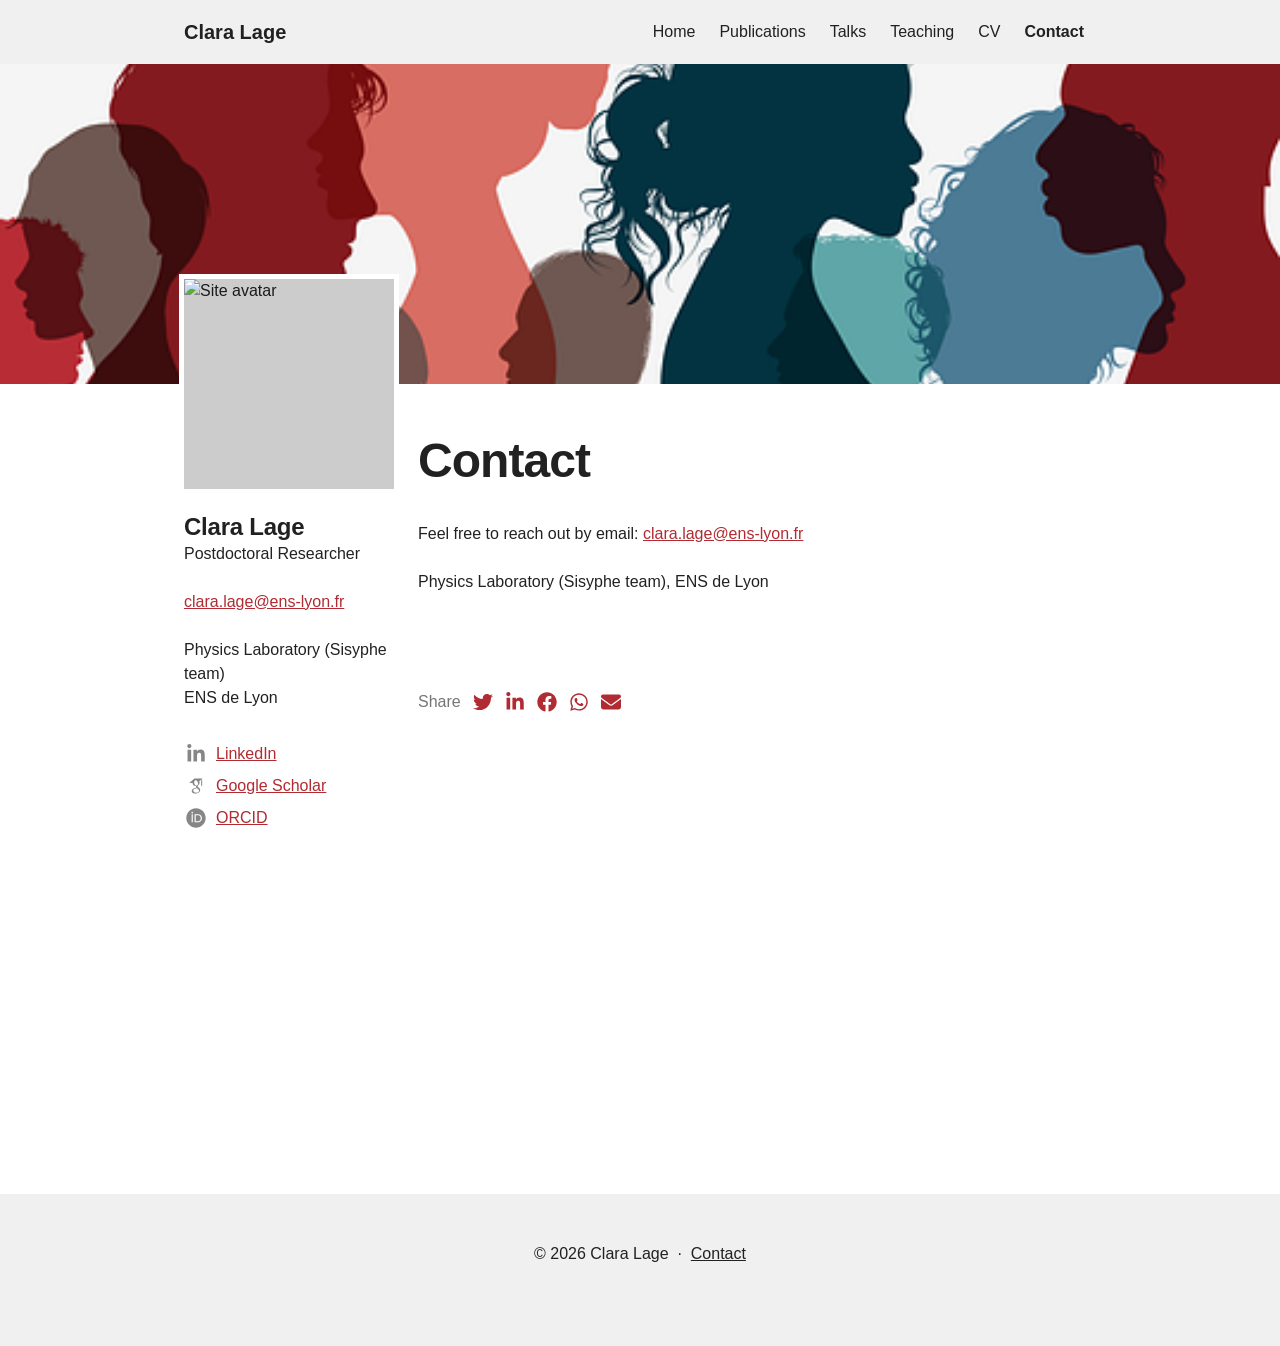
==== contact.html @ 064faf7d "first update of the website with clara content" ====
<!DOCTYPE html>
<html lang="en"><head>
<meta http-equiv="content-type" content="text/html; charset=UTF-8"><style type="text/css">.turbo-progress-bar {
  position: fixed;
  display: block;
  top: 0;
  left: 0;
  height: 3px;
  background: #0076ff;
  z-index: 2147483647;
  transition:
    width 300ms ease-out,
    opacity 150ms 150ms ease-in;
  transform: translate3d(0, 0, 0);
}
</style>
  <meta charset="utf-8">
  <meta http-equiv="X-UA-Compatible" content="IE=edge">
  <meta name="viewport" content="width=device-width, initial-scale=1.0">
  <meta name="turbo-cache-control" content="no-cache">

  <title>Contact — Clara Lage</title>
<meta name="description" content="Contact information for Clara Lage.">
<meta property="og:type" content="article">
<meta property="og:title" content="Contact — Clara Lage">
<meta property="og:description" content="Contact information for Clara Lage.">
<meta name="twitter:title" content="Contact — Clara Lage">
<meta name="twitter:description" content="Contact information for Clara Lage.">
<meta name="twitter:card" content="summary">

<script type="application/ld+json">
  {"@context":"https://schema.org","@type":"WebSite","name":"Clara Lage, PhD","url":"./"}
</script>

  <!-- Preload -->


  <!-- Fonts -->
  <style>
  /* https://fonts.googleapis.com/css2?family=Open+Sans:wght@400;700&display=swap */
/* cyrillic-ext */
@font-face {
  font-family: 'Open Sans';
  font-style: normal;
  font-weight: 400;
  font-stretch: 100%;
  font-display: swap;
  src: url('/fonts/google-fonts/Open_Sans-400-1.woff2') format('woff2');
  unicode-range: U+0460-052F, U+1C80-1C88, U+20B4, U+2DE0-2DFF, U+A640-A69F,
    U+FE2E-FE2F;
}
/* cyrillic */
@font-face {
  font-family: 'Open Sans';
  font-style: normal;
  font-weight: 400;
  font-stretch: 100%;
  font-display: swap;
  src: url('/fonts/google-fonts/Open_Sans-400-2.woff2') format('woff2');
  unicode-range: U+0301, U+0400-045F, U+0490-0491, U+04B0-04B1, U+2116;
}
/* greek-ext */
@font-face {
  font-family: 'Open Sans';
  font-style: normal;
  font-weight: 400;
  font-stretch: 100%;
  font-display: swap;
  src: url('/fonts/google-fonts/Open_Sans-400-3.woff2') format('woff2');
  unicode-range: U+1F00-1FFF;
}
/* greek */
@font-face {
  font-family: 'Open Sans';
  font-style: normal;
  font-weight: 400;
  font-stretch: 100%;
  font-display: swap;
  src: url('/fonts/google-fonts/Open_Sans-400-4.woff2') format('woff2');
  unicode-range: U+0370-03FF;
}
/* hebrew */
@font-face {
  font-family: 'Open Sans';
  font-style: normal;
  font-weight: 400;
  font-stretch: 100%;
  font-display: swap;
  src: url('/fonts/google-fonts/Open_Sans-400-5.woff2') format('woff2');
  unicode-range: U+0590-05FF, U+200C-2010, U+20AA, U+25CC, U+FB1D-FB4F;
}
/* vietnamese */
@font-face {
  font-family: 'Open Sans';
  font-style: normal;
  font-weight: 400;
  font-stretch: 100%;
  font-display: swap;
  src: url('/fonts/google-fonts/Open_Sans-400-6.woff2') format('woff2');
  unicode-range: U+0102-0103, U+0110-0111, U+0128-0129, U+0168-0169, U+01A0-01A1,
    U+01AF-01B0, U+1EA0-1EF9, U+20AB;
}
/* latin-ext */
@font-face {
  font-family: 'Open Sans';
  font-style: normal;
  font-weight: 400;
  font-stretch: 100%;
  font-display: swap;
  src: url('/fonts/google-fonts/Open_Sans-400-7.woff2') format('woff2');
  unicode-range: U+0100-02AF, U+1E00-1EFF, U+2020, U+20A0-20AB, U+20AD-20CF,
    U+2113, U+2C60-2C7F, U+A720-A7FF;
}
/* latin */
@font-face {
  font-family: 'Open Sans';
  font-style: normal;
  font-weight: 400;
  font-stretch: 100%;
  font-display: swap;
  src: url('/fonts/google-fonts/Open_Sans-400-8.woff2') format('woff2');
  unicode-range: U+0000-00FF, U+0131, U+0152-0153, U+02BB-02BC, U+02C6, U+02DA,
    U+02DC, U+2000-206F, U+2074, U+20AC, U+2122, U+2191, U+2193, U+2212, U+2215,
    U+FEFF, U+FFFD;
}
/* cyrillic-ext */
@font-face {
  font-family: 'Open Sans';
  font-style: normal;
  font-weight: 700;
  font-stretch: 100%;
  font-display: swap;
  src: url('/fonts/google-fonts/Open_Sans-700-9.woff2') format('woff2');
  unicode-range: U+0460-052F, U+1C80-1C88, U+20B4, U+2DE0-2DFF, U+A640-A69F,
    U+FE2E-FE2F;
}
/* cyrillic */
@font-face {
  font-family: 'Open Sans';
  font-style: normal;
  font-weight: 700;
  font-stretch: 100%;
  font-display: swap;
  src: url('/fonts/google-fonts/Open_Sans-700-10.woff2') format('woff2');
  unicode-range: U+0301, U+0400-045F, U+0490-0491, U+04B0-04B1, U+2116;
}
/* greek-ext */
@font-face {
  font-family: 'Open Sans';
  font-style: normal;
  font-weight: 700;
  font-stretch: 100%;
  font-display: swap;
  src: url('/fonts/google-fonts/Open_Sans-700-11.woff2') format('woff2');
  unicode-range: U+1F00-1FFF;
}
/* greek */
@font-face {
  font-family: 'Open Sans';
  font-style: normal;
  font-weight: 700;
  font-stretch: 100%;
  font-display: swap;
  src: url('/fonts/google-fonts/Open_Sans-700-12.woff2') format('woff2');
  unicode-range: U+0370-03FF;
}
/* hebrew */
@font-face {
  font-family: 'Open Sans';
  font-style: normal;
  font-weight: 700;
  font-stretch: 100%;
  font-display: swap;
  src: url('/fonts/google-fonts/Open_Sans-700-13.woff2') format('woff2');
  unicode-range: U+0590-05FF, U+200C-2010, U+20AA, U+25CC, U+FB1D-FB4F;
}
/* vietnamese */
@font-face {
  font-family: 'Open Sans';
  font-style: normal;
  font-weight: 700;
  font-stretch: 100%;
  font-display: swap;
  src: url('/fonts/google-fonts/Open_Sans-700-14.woff2') format('woff2');
  unicode-range: U+0102-0103, U+0110-0111, U+0128-0129, U+0168-0169, U+01A0-01A1,
    U+01AF-01B0, U+1EA0-1EF9, U+20AB;
}
/* latin-ext */
@font-face {
  font-family: 'Open Sans';
  font-style: normal;
  font-weight: 700;
  font-stretch: 100%;
  font-display: swap;
  src: url('/fonts/google-fonts/Open_Sans-700-15.woff2') format('woff2');
  unicode-range: U+0100-02AF, U+1E00-1EFF, U+2020, U+20A0-20AB, U+20AD-20CF,
    U+2113, U+2C60-2C7F, U+A720-A7FF;
}
/* latin */
@font-face {
  font-family: 'Open Sans';
  font-style: normal;
  font-weight: 700;
  font-stretch: 100%;
  font-display: swap;
  src: url('/fonts/google-fonts/Open_Sans-700-16.woff2') format('woff2');
  unicode-range: U+0000-00FF, U+0131, U+0152-0153, U+02BB-02BC, U+02C6, U+02DA,
    U+02DC, U+2000-206F, U+2074, U+20AC, U+2122, U+2191, U+2193, U+2212, U+2215,
    U+FEFF, U+FFFD;
}

</style>





  <!-- Theme CSS -->
  <link rel="stylesheet" href="Roberta%20Rosa%20Valtorta,%20PhD_files/themes-2XL-4_eJ.css" media="all" data-turbo-track="reload">
  <link rel="stylesheet" href="Roberta%20Rosa%20Valtorta,%20PhD_files/themes-argyle-Cu1OJXw7.css" media="all" data-turbo-track="reload">
    <style>

    :root {
      --blt-font-base: Open Sans, sans-serif;
      --theme-link-color: #b12b32;
      --theme-header-background-color: #f0f0f0;
      --theme-header-text-color: #212121;
      --theme-header-link-color: #212121;
      --theme-footer-background-color: #f0f0f0;
      --theme-footer-text-color: #212121;
      --theme-footer-link-color: #212121;
    }
  </style>


  <!-- Theme Javascript-->
  <script src="Roberta%20Rosa%20Valtorta,%20PhD_files/themes-BwI_kM1R.js" crossorigin="anonymous" type="module" data-turbo-track="reload" defer="defer"></script>


</head>
<body data-controller="" style="overflow: auto;">


  <div class="theme-page theme-page--has-banner" data-controller="load-mathjax">
      <header class="argyle-header">
    <div class="container">
      <div class="row">
        <div class="col-xs-12">
          <div class="flex flex-row" data-controller="overflow-nav" data-overflow-nav-links-item-selector-value=".argyle-navlinks2-bar .theme-navlinks2-item-wrap" data-overflow-nav-menu-item-selector-value=".argyle-navlinks2-menu .theme-navlinks2-item-wrap">
            <div class="flex-0" data-site-editable-id="site_title">
              <h1>
                <a href="./index.htm">Clara Lage</a>
              </h1>
            </div>
            <div class="flex-0" style="width: 16px"></div>


  <div class="flex-1 flex-row" data-site-editable-id="navpages" data-overflow-nav-target="linksContainer" style="
      /* Set to 0, so that the flex item shrinks past its initial size
      * https://dfmcphee.com/flex-items-and-min-width-0/ */
      min-width: 0;
    ">
    <div class="argyle-navlinks2-bar">
          <div class="theme-navlinks2" data-site-editable-id="navpages">
    <div class="theme-navlinks2-item-wrap" style="display: block;">

      <div class="theme-navlinks2-item" data-controller="toggle">
        <a class="theme-navlinks2-item-link" href="./index.htm">Home</a>
</div>
</div>    <div class="theme-navlinks2-item-wrap" style="display: block;">

      <div class="theme-navlinks2-item" data-controller="toggle">
        <a class="theme-navlinks2-item-link" href="./publications.html">Publications</a>
</div>
</div>    <div class="theme-navlinks2-item-wrap" style="display: block;">

      <div class="theme-navlinks2-item" data-controller="toggle">
        <a class="theme-navlinks2-item-link" href="./talks.html">Talks</a>
</div>
</div>    <div class="theme-navlinks2-item-wrap" style="display: block;">

      <div class="theme-navlinks2-item" data-controller="toggle">
        <a class="theme-navlinks2-item-link" href="./teaching.html">Teaching</a>
</div>
</div>    <div class="theme-navlinks2-item-wrap" style="display: block;">

      <div class="theme-navlinks2-item" data-controller="toggle">
        <a class="theme-navlinks2-item-link" href="./cv.html">CV</a>
</div>
</div>    <div class="theme-navlinks2-item-wrap" style="display: block;">

      <div class="theme-navlinks2-item is-active" data-controller="toggle">
        <a class="theme-navlinks2-item-link" href="./contact.html">Contact</a>
</div>
</div></div>


    </div>
  </div>

  <div class="flex-none hidden-xs-down" data-overflow-nav-target="menuContainer" style="display: none;">
    <div data-controller="popover2" data-popover2-anchor-origin-horizontal-value="right" data-popover2-transform-origin-horizontal-value="right">
  <div data-popover2-target="anchor" data-action="click-&gt;popover2#show" style="
      cursor: pointer;
      user-select: none;
    ">
            <div class="flex flex-row items-center" style="padding: 4px 4px 4px 12px;">
          <span class="blt-h5" style="white-space: nowrap;" dir="auto">More</span>
          <svg xmlns="http://www.w3.org/2000/svg" height="24px" viewBox="0 -960 960 960" width="24px" style="display: block; fill: currentColor;"><path d="M480-344 240-584l56-56 184 184 184-184 56 56-240 240Z"></path></svg>
        </div>

  </div>

  <div data-popover2-target="overlay" data-action="click-&gt;popover2#hide" style="
      display: none;
      position: fixed;
      z-index: 1;
      top: 0;
      right: 0;
      bottom: 0;
      left: 0;
      background-color: transparent;
    "></div>

  <div data-popover2-target="body" data-action="click-&gt;popover2#hide" style="display: none; position: fixed; z-index: 1; top: 0px; right: 1486px;">
            <div class="argyle-navlinks2-menu">
              <div class="theme-navlinks2" data-site-editable-id="navpages">
    <div class="theme-navlinks2-item-wrap" style="display: none;">

      <div class="theme-navlinks2-item" data-controller="toggle">
        <a class="theme-navlinks2-item-link" href="./index.htm">Home</a>
</div>
</div>    <div class="theme-navlinks2-item-wrap" style="display: none;">

      <div class="theme-navlinks2-item" data-controller="toggle">
        <a class="theme-navlinks2-item-link" href="./publications.html">Publications</a>
</div>
</div>    <div class="theme-navlinks2-item-wrap" style="display: none;">

      <div class="theme-navlinks2-item" data-controller="toggle">
        <a class="theme-navlinks2-item-link" href="./talks.html">Talks</a>
</div>
</div>    <div class="theme-navlinks2-item-wrap" style="display: none;">

      <div class="theme-navlinks2-item" data-controller="toggle">
        <a class="theme-navlinks2-item-link" href="./teaching.html">Teaching</a>
</div>
</div>    <div class="theme-navlinks2-item-wrap" style="display: none;">

      <div class="theme-navlinks2-item" data-controller="toggle">
        <a class="theme-navlinks2-item-link" href="./cv.html">CV</a>
</div>
</div>    <div class="theme-navlinks2-item-wrap" style="display: none;">

      <div class="theme-navlinks2-item is-active" data-controller="toggle">
        <a class="theme-navlinks2-item-link" href="./contact.html">Contact</a>
</div>
</div></div>


        </div>

  </div>
</div>  </div>

  <div class="flex-none hidden-sm-up">
    <div data-controller="popover2" data-popover2-anchor-origin-horizontal-value="right" data-popover2-transform-origin-horizontal-value="right">
  <div data-popover2-target="anchor" data-action="click-&gt;popover2#show" style="
      cursor: pointer;
      user-select: none;
    ">
            <div style="padding: 4px">
          <svg xmlns="http://www.w3.org/2000/svg" height="24px" viewBox="0 -960 960 960" width="24px" style="fill: currentColor;"><path d="M120-240v-80h720v80H120Zm0-200v-80h720v80H120Zm0-200v-80h720v80H120Z"></path></svg>
        </div>

  </div>

  <div data-popover2-target="overlay" data-action="click-&gt;popover2#hide" style="
      display: none;
      position: fixed;
      z-index: 1;
      top: 0;
      right: 0;
      bottom: 0;
      left: 0;
      background-color: transparent;
    "></div>

  <div data-popover2-target="body" data-action="click-&gt;popover2#hide" style="display: none; position: fixed; z-index: 1; top: 0px; right: 1486px;">
            <div class="argyle-navlinks2-menu">
              <div class="theme-navlinks2" data-site-editable-id="navpages">
    <div class="theme-navlinks2-item-wrap">

      <div class="theme-navlinks2-item" data-controller="toggle">
        <a class="theme-navlinks2-item-link" href="./index.htm">Home</a>
</div>
</div>    <div class="theme-navlinks2-item-wrap">

      <div class="theme-navlinks2-item" data-controller="toggle">
        <a class="theme-navlinks2-item-link" href="./publications.html">Publications</a>
</div>
</div>    <div class="theme-navlinks2-item-wrap">

      <div class="theme-navlinks2-item" data-controller="toggle">
        <a class="theme-navlinks2-item-link" href="./talks.html">Talks</a>
</div>
</div>    <div class="theme-navlinks2-item-wrap">

      <div class="theme-navlinks2-item" data-controller="toggle">
        <a class="theme-navlinks2-item-link" href="./teaching.html">Teaching</a>
</div>
</div>    <div class="theme-navlinks2-item-wrap">

      <div class="theme-navlinks2-item" data-controller="toggle">
        <a class="theme-navlinks2-item-link" href="./cv.html">CV</a>
</div>
</div>    <div class="theme-navlinks2-item-wrap">

      <div class="theme-navlinks2-item is-active" data-controller="toggle">
        <a class="theme-navlinks2-item-link" href="./contact.html">Contact</a>
</div>
</div></div>


        </div>

  </div>
</div>  </div>


          </div>
        </div>
      </div>
    </div>
  </header>



<div class="argyle-banner" style="position: relative;">
  <picture style="  object-fit: cover;
  position: absolute; top: 0; right: 0; bottom: 0; left: 0;
  height: 100%;
  width: 100%;
  overflow: hidden;
">
    <source srcset="Roberta%20Rosa%20Valtorta,%20PhD_files/diversity_002.webp 1x" type="image/webp">
    <img src="Roberta%20Rosa%20Valtorta,%20PhD_files/aaecxaiqvvs0rb4i13w2rwobqje0.png" style="  object-fit: cover;
  position: absolute; top: 0; right: 0; bottom: 0; left: 0;
  height: 100%;
  width: 100%;
  overflow: hidden;
" alt="Banner image placeholder">
  </picture>

  <div style="
      position: absolute; top: 0; right: 0; bottom: 0; left: 0;
      height: 100%;
      width: 100%;
      overflow: hidden;
      backdrop-filter: blur(10px);
    "></div>

  <picture style="  object-fit: cover;
  position: absolute; top: 0; right: 0; bottom: 0; left: 0;
  height: 100%;
  width: 100%;
  overflow: hidden;
">
    <source media="(max-width: 200px)" srcset="Roberta%20Rosa%20Valtorta,%20PhD_files/33y594cde97x75rhxru84ak8atp6.png 1x, Roberta%20Rosa%20Valtorta,%20PhD_files/c6peswysxggxhqgoxm4setgq3ki5.png 2x">
    <source media="(max-width: 400px)" srcset="Roberta%20Rosa%20Valtorta,%20PhD_files/c6peswysxggxhqgoxm4setgq3ki5.png 1x, Roberta%20Rosa%20Valtorta,%20PhD_files/npq1l35maetm2teq0opxmu124peb.png 2x">
    <source media="(max-width: 800px)" srcset="Roberta%20Rosa%20Valtorta,%20PhD_files/npq1l35maetm2teq0opxmu124peb.png 1x, Roberta%20Rosa%20Valtorta,%20PhD_files/pxwtm6gfikydg0suhgjqf2xop6tc.png 2x">
    <img style="  object-fit: cover;
  position: absolute; top: 0; right: 0; bottom: 0; left: 0;
  height: 100%;
  width: 100%;
  overflow: hidden;
" alt="Banner image" src="Roberta%20Rosa%20Valtorta,%20PhD_files/diversity.webp">
</picture>


</div>

    <main class="argyle-main">
      <div class="container">
        <div class="row">
          <div class="hidden-sm-down col-md-4 col-lg-3">
              <div class="argyle-sidebar hidden-sm-down">
      <div class="argyle-site-picture-frame" style="margin-bottom: 24px;" data-site-editable-id="site_picture">
    <div class="theme-site-avatar-picture" style="
        position: relative;
        display: block;
        margin: 0 auto;
        padding: 100% 0 0;
        background-color: #ccc;
      ">
      <img src="https://perso.ens-lyon.fr/clara.lage/assets/images/profile.jpg" srcset="https://perso.ens-lyon.fr/clara.lage/assets/images/profile.jpg 1x" style="
          object-fit: cover;
          position: absolute;
          top: 0;
          left: 0;
          right: 0;
          bottom: 0;
          width: 100%;
          height: 100%;
        " alt="Site avatar">
    </div>
</div>
      <div data-site-editable-id="contact">
    <div class="blt-h3 blt-weight-bold theme-contact-name" dir="auto">Clara Lage</div>
    <div class="blt-p" dir="auto">Postdoctoral Researcher</div>
    <hr class="space-sm">
  </div>

      <div data-site-editable-id="contact">
      <p class="blt-p" dir="auto">
          <a target="_blank" href="mailto:clara.lage@ens-lyon.fr">clara.lage@ens-lyon.fr</a>
      </p>
      <hr class="space-sm">

              <p class="blt-p" dir="auto">
          Physics Laboratory (Sisyphe team)
        </p>
        <p class="blt-p" dir="auto">
          ENS de Lyon
        </p>

      <hr class="space-md">
  </div>

    <div class="blt-p theme-contact-social-links" data-site-editable-id="social_links" dir="auto">
    <div class="theme-contact-social-link">
      <div class="theme-contact-social-link-icon">
          <svg xmlns="http://www.w3.org/2000/svg" aria-hidden="true" role="img" width="0.88em" height="1em" preserveAspectRatio="xMidYMid meet" viewBox="0 0 448 512"><path fill="currentColor" d="M100.28 448H7.4V148.9h92.88zM53.79 108.1C24.09 108.1 0 83.5 0 53.8a53.79 53.79 0 0 1 107.58 0c0 29.7-24.1 54.3-53.79 54.3zM447.9 448h-92.68V302.4c0-34.7-.7-79.2-48.29-79.2c-48.29 0-55.69 37.7-55.69 76.7V448h-92.78V148.9h89.08v40.8h1.3c12.4-23.5 42.69-48.3 87.88-48.3c94 0 111.28 61.9 111.28 142.3V448z"></path></svg>
      </div>
      <div class="theme-contact-social-link-text">
        <a target="_blank" rel="noopener noreferrer" href="https://fr.linkedin.com/in/clara-lage-b8ab6a101">LinkedIn</a>
      </div>
    </div>
    <div class="theme-contact-social-link">
      <div class="theme-contact-social-link-icon">
          <svg xmlns="http://www.w3.org/2000/svg" aria-hidden="true" role="img" width="0.75em" height="1em" preserveAspectRatio="xMidYMid meet" viewBox="0 0 384 512"><path fill="currentColor" d="M343.759 106.662V79.43L363.524 64h-213.89L20.476 176.274h85.656a82.339 82.339 0 0 0-.219 6.225c0 20.845 7.22 38.087 21.672 51.861c14.453 13.797 32.252 20.648 53.327 20.648c4.923 0 9.75-.368 14.438-1.024c-2.907 6.5-4.374 12.523-4.374 18.142c0 9.875 4.499 20.43 13.467 31.642c-39.234 2.67-68.061 9.732-86.437 21.163c-10.531 6.5-19 14.704-25.39 24.531c-6.391 9.9-9.578 20.515-9.578 31.962c0 9.648 2.062 18.336 6.219 26.062c4.156 7.726 9.578 14.07 16.312 18.984c6.718 4.968 14.469 9.101 23.219 12.469c8.734 3.344 17.406 5.718 26.061 7.062A167.052 167.052 0 0 0 180.555 448c13.469 0 26.953-1.734 40.547-5.187c13.562-3.485 26.28-8.642 38.171-15.493c11.86-6.805 21.515-16.086 28.922-27.718c7.39-11.68 11.094-24.805 11.094-39.336c0-11.016-2.25-21.039-6.75-30.14c-4.468-9.073-9.938-16.542-16.452-22.345c-6.501-5.813-13-11.155-19.516-15.968c-6.5-4.845-12-9.75-16.468-14.813c-4.485-5.046-6.735-10.054-6.735-14.984c0-4.921 1.734-9.672 5.216-14.265c3.455-4.61 7.674-9.048 12.61-13.306c4.937-4.25 9.875-8.968 14.796-14.133c4.922-5.147 9.141-11.827 12.61-20.008c3.485-8.18 5.203-17.445 5.203-27.757c0-13.453-2.547-24.46-7.547-33.314c-.594-1.022-1.218-1.803-1.875-3.022l56.907-46.672v17.119c-7.393.93-6.624 5.345-6.624 10.635V245.96c0 5.958 4.875 10.834 10.834 10.834h3.989c5.958 0 10.833-4.875 10.833-10.834V117.293c0-5.277.778-9.688-6.561-10.63zm-107.36 222.48c1.14.75 3.704 2.78 7.718 6.038c4.05 3.243 6.797 5.695 8.266 7.414a443.553 443.553 0 0 1 6.376 7.547c2.813 3.375 4.718 6.304 5.718 8.734c1 2.477 2.016 5.461 3.047 8.946a38.27 38.27 0 0 1 1.485 10.562c0 17.048-6.564 29.68-19.656 37.859c-13.125 8.18-28.767 12.274-46.938 12.274c-9.187 0-18.203-1.093-27.063-3.196c-8.843-2.116-17.311-5.336-25.39-9.601c-8.078-4.258-14.577-10.204-19.5-17.797c-4.938-7.64-7.407-16.415-7.407-26.25c0-10.32 2.797-19.29 8.422-26.906c5.594-7.625 12.938-13.391 22.032-17.315c9.063-3.946 18.25-6.742 27.562-8.398a157.865 157.865 0 0 1 28.438-2.555c4.47 0 7.936.25 10.405.696c.455.219 3.032 2.07 7.735 5.563c4.704 3.462 7.625 5.595 8.75 6.384zm-3.359-100.579c-7.406 8.86-17.734 13.288-30.953 13.288c-11.86 0-22.298-4.764-31.266-14.312c-9-9.523-15.422-20.328-19.344-32.43c-3.937-12.109-5.906-23.984-5.906-35.648c0-13.694 3.596-25.352 10.781-34.976c7.187-9.65 17.5-14.485 30.938-14.485c11.875 0 22.374 5.038 31.437 15.157c9.094 10.085 15.61 21.413 19.517 33.968c3.922 12.54 5.873 24.53 5.873 35.984c0 13.446-3.702 24.61-11.076 33.454z"></path></svg>
      </div>
      <div class="theme-contact-social-link-text">
        <a target="_blank" rel="noopener noreferrer" href="#">Google Scholar</a>
      </div>
    </div>
    <div class="theme-contact-social-link">
      <div class="theme-contact-social-link-icon">
          <svg xmlns="http://www.w3.org/2000/svg" aria-hidden="true" role="img" width="1em" height="1em" preserveAspectRatio="xMidYMid meet" viewBox="0 0 512 512"><path fill="currentColor" d="M336.62 194.538c-7.13-3.328-13.866-5.56-20.253-6.614c-6.365-1.095-16.574-1.612-30.71-1.612h-36.704v152.747h37.634c14.673 0 26.081-1.013 34.224-3.017c8.142-2.004 14.921-4.526 20.356-7.626a69.448 69.448 0 0 0 14.942-11.388c14.488-14.714 21.742-33.273 21.742-55.717c0-22.052-7.44-40.052-22.341-53.982c-5.498-5.166-11.822-9.444-18.89-12.793zM256 8C119.022 8 8 119.042 8 256s111.022 248 248 248s248-111.042 248-248S392.978 8 256 8Zm-82.336 357.513h-29.389V160.148h29.389zM158.95 138.696c-11.14 0-20.213-9.01-20.213-20.212c0-11.118 9.052-20.191 20.213-20.191c11.18 0 20.232 9.052 20.232 20.191a20.194 20.194 0 0 1-20.232 20.212zm241.386 163.597c-5.29 12.545-12.834 23.581-22.65 33.088c-9.982 9.837-21.597 17.194-34.844 22.196c-7.75 3.017-14.839 5.063-21.307 6.117c-6.49 1.013-18.828 1.509-37.076 1.509h-64.956V160.148h69.233c27.962 0 50.034 4.154 66.32 12.545c16.265 8.37 29.181 20.728 38.792 36.972c9.61 16.265 14.425 34.018 14.425 53.196c.023 13.765-2.666 26.908-7.936 39.432z"></path></svg>
      </div>
      <div class="theme-contact-social-link-text">
        <a target="_blank" rel="noopener noreferrer" href="#">ORCID</a>
      </div>
    </div>
</div>
<hr class="space-md">

  </div>

          </div>
          <div class="col-xs-12 col-md-8 col-lg-9">
                <div class="argyle-contact-mobile">
      <div class="argyle-site-picture-frame" style="" data-site-editable-id="site_picture">
    <div class="theme-site-avatar-picture" style="
        position: relative;
        display: block;
        margin: 0 auto;
        padding: 100% 0 0;
        background-color: #ccc;
      ">
      <img src="https://perso.ens-lyon.fr/clara.lage/assets/images/profile.jpg" srcset="https://perso.ens-lyon.fr/clara.lage/assets/images/profile.jpg 1x" style="
          object-fit: cover;
          position: absolute;
          top: 0;
          left: 0;
          right: 0;
          bottom: 0;
          width: 100%;
          height: 100%;
        " alt="Site avatar">
    </div>
</div>

      <div class="blt-h2 blt-weight-bold" data-site-editable-id="contact" dir="auto">
        Clara Lage
      </div>

      <div class="blt-h4" dir="auto">
        Postdoctoral Researcher
      </div>

      <hr class="space-12">
  <div class="contact-modal" data-controller="modal">
    <div class="theme-btn" data-action="click-&gt;modal#show">
      Contact
    </div>
    <div class="contact-modal__content">
        <div class="" style="margin-bottom: 12px;" data-site-editable-id="site_picture">
    <div class="theme-site-avatar-picture" style="
        position: relative;
        display: block;
        margin: 0 auto;
        padding: 100% 0 0;
        background-color: #ccc;
      ">
      <img src="https://perso.ens-lyon.fr/clara.lage/assets/images/profile.jpg" srcset="https://perso.ens-lyon.fr/clara.lage/assets/images/profile.jpg 1x" style="
          object-fit: cover;
          position: absolute;
          top: 0;
          left: 0;
          right: 0;
          bottom: 0;
          width: 100%;
          height: 100%;
        " alt="Site avatar">
    </div>
</div>
        <div data-site-editable-id="contact">
    <div class="blt-h3 blt-weight-bold theme-contact-name" dir="auto">Clara Lage</div>
    <div class="blt-p" dir="auto">Postdoctoral Researcher</div>
    <hr class="space-sm">
  </div>

        <div data-site-editable-id="contact">
      <p class="blt-p" dir="auto">
          <a target="_blank" href="mailto:clara.lage@ens-lyon.fr">clara.lage@ens-lyon.fr</a>
      </p>
      <hr class="space-sm">

              <p class="blt-p" dir="auto">
          Physics Laboratory (Sisyphe team)
        </p>
        <p class="blt-p" dir="auto">
          ENS de Lyon
        </p>

      <hr class="space-md">
  </div>

      <div class="blt-p theme-contact-social-links" data-site-editable-id="social_links" dir="auto">
    <div class="theme-contact-social-link">
      <div class="theme-contact-social-link-icon">
          <svg xmlns="http://www.w3.org/2000/svg" aria-hidden="true" role="img" width="0.88em" height="1em" preserveAspectRatio="xMidYMid meet" viewBox="0 0 448 512"><path fill="currentColor" d="M100.28 448H7.4V148.9h92.88zM53.79 108.1C24.09 108.1 0 83.5 0 53.8a53.79 53.79 0 0 1 107.58 0c0 29.7-24.1 54.3-53.79 54.3zM447.9 448h-92.68V302.4c0-34.7-.7-79.2-48.29-79.2c-48.29 0-55.69 37.7-55.69 76.7V448h-92.78V148.9h89.08v40.8h1.3c12.4-23.5 42.69-48.3 87.88-48.3c94 0 111.28 61.9 111.28 142.3V448z"></path></svg>
      </div>
      <div class="theme-contact-social-link-text">
        <a target="_blank" rel="noopener noreferrer" href="https://fr.linkedin.com/in/clara-lage-b8ab6a101">LinkedIn</a>
      </div>
    </div>
    <div class="theme-contact-social-link">
      <div class="theme-contact-social-link-icon">
          <svg xmlns="http://www.w3.org/2000/svg" aria-hidden="true" role="img" width="0.75em" height="1em" preserveAspectRatio="xMidYMid meet" viewBox="0 0 384 512"><path fill="currentColor" d="M343.759 106.662V79.43L363.524 64h-213.89L20.476 176.274h85.656a82.339 82.339 0 0 0-.219 6.225c0 20.845 7.22 38.087 21.672 51.861c14.453 13.797 32.252 20.648 53.327 20.648c4.923 0 9.75-.368 14.438-1.024c-2.907 6.5-4.374 12.523-4.374 18.142c0 9.875 4.499 20.43 13.467 31.642c-39.234 2.67-68.061 9.732-86.437 21.163c-10.531 6.5-19 14.704-25.39 24.531c-6.391 9.9-9.578 20.515-9.578 31.962c0 9.648 2.062 18.336 6.219 26.062c4.156 7.726 9.578 14.07 16.312 18.984c6.718 4.968 14.469 9.101 23.219 12.469c8.734 3.344 17.406 5.718 26.061 7.062A167.052 167.052 0 0 0 180.555 448c13.469 0 26.953-1.734 40.547-5.187c13.562-3.485 26.28-8.642 38.171-15.493c11.86-6.805 21.515-16.086 28.922-27.718c7.39-11.68 11.094-24.805 11.094-39.336c0-11.016-2.25-21.039-6.75-30.14c-4.468-9.073-9.938-16.542-16.452-22.345c-6.501-5.813-13-11.155-19.516-15.968c-6.5-4.845-12-9.75-16.468-14.813c-4.485-5.046-6.735-10.054-6.735-14.984c0-4.921 1.734-9.672 5.216-14.265c3.455-4.61 7.674-9.048 12.61-13.306c4.937-4.25 9.875-8.968 14.796-14.133c4.922-5.147 9.141-11.827 12.61-20.008c3.485-8.18 5.203-17.445 5.203-27.757c0-13.453-2.547-24.46-7.547-33.314c-.594-1.022-1.218-1.803-1.875-3.022l56.907-46.672v17.119c-7.393.93-6.624 5.345-6.624 10.635V245.96c0 5.958 4.875 10.834 10.834 10.834h3.989c5.958 0 10.833-4.875 10.833-10.834V117.293c0-5.277.778-9.688-6.561-10.63zm-107.36 222.48c1.14.75 3.704 2.78 7.718 6.038c4.05 3.243 6.797 5.695 8.266 7.414a443.553 443.553 0 0 1 6.376 7.547c2.813 3.375 4.718 6.304 5.718 8.734c1 2.477 2.016 5.461 3.047 8.946a38.27 38.27 0 0 1 1.485 10.562c0 17.048-6.564 29.68-19.656 37.859c-13.125 8.18-28.767 12.274-46.938 12.274c-9.187 0-18.203-1.093-27.063-3.196c-8.843-2.116-17.311-5.336-25.39-9.601c-8.078-4.258-14.577-10.204-19.5-17.797c-4.938-7.64-7.407-16.415-7.407-26.25c0-10.32 2.797-19.29 8.422-26.906c5.594-7.625 12.938-13.391 22.032-17.315c9.063-3.946 18.25-6.742 27.562-8.398a157.865 157.865 0 0 1 28.438-2.555c4.47 0 7.936.25 10.405.696c.455.219 3.032 2.07 7.735 5.563c4.704 3.462 7.625 5.595 8.75 6.384zm-3.359-100.579c-7.406 8.86-17.734 13.288-30.953 13.288c-11.86 0-22.298-4.764-31.266-14.312c-9-9.523-15.422-20.328-19.344-32.43c-3.937-12.109-5.906-23.984-5.906-35.648c0-13.694 3.596-25.352 10.781-34.976c7.187-9.65 17.5-14.485 30.938-14.485c11.875 0 22.374 5.038 31.437 15.157c9.094 10.085 15.61 21.413 19.517 33.968c3.922 12.54 5.873 24.53 5.873 35.984c0 13.446-3.702 24.61-11.076 33.454z"></path></svg>
      </div>
      <div class="theme-contact-social-link-text">
        <a target="_blank" rel="noopener noreferrer" href="#">Google Scholar</a>
      </div>
    </div>
    <div class="theme-contact-social-link">
      <div class="theme-contact-social-link-icon">
          <svg xmlns="http://www.w3.org/2000/svg" aria-hidden="true" role="img" width="1em" height="1em" preserveAspectRatio="xMidYMid meet" viewBox="0 0 512 512"><path fill="currentColor" d="M336.62 194.538c-7.13-3.328-13.866-5.56-20.253-6.614c-6.365-1.095-16.574-1.612-30.71-1.612h-36.704v152.747h37.634c14.673 0 26.081-1.013 34.224-3.017c8.142-2.004 14.921-4.526 20.356-7.626a69.448 69.448 0 0 0 14.942-11.388c14.488-14.714 21.742-33.273 21.742-55.717c0-22.052-7.44-40.052-22.341-53.982c-5.498-5.166-11.822-9.444-18.89-12.793zM256 8C119.022 8 8 119.042 8 256s111.022 248 248 248s248-111.042 248-248S392.978 8 256 8Zm-82.336 357.513h-29.389V160.148h29.389zM158.95 138.696c-11.14 0-20.213-9.01-20.213-20.212c0-11.118 9.052-20.191 20.213-20.191c11.18 0 20.232 9.052 20.232 20.191a20.194 20.194 0 0 1-20.232 20.212zm241.386 163.597c-5.29 12.545-12.834 23.581-22.65 33.088c-9.982 9.837-21.597 17.194-34.844 22.196c-7.75 3.017-14.839 5.063-21.307 6.117c-6.49 1.013-18.828 1.509-37.076 1.509h-64.956V160.148h69.233c27.962 0 50.034 4.154 66.32 12.545c16.265 8.37 29.181 20.728 38.792 36.972c9.61 16.265 14.425 34.018 14.425 53.196c.023 13.765-2.666 26.908-7.936 39.432z"></path></svg>
      </div>
      <div class="theme-contact-social-link-text">
        <a target="_blank" rel="noopener noreferrer" href="#">ORCID</a>
      </div>
    </div>
</div>
<hr class="space-md">

    </div>
    <div class="contact-modal__overlay" data-action="click-&gt;modal#hide">
    </div>
  </div>

  </div>

  <hr class="space-lg hidden-md-up">


<div class="theme-content-title">
  <h1 class="blt-h1 blt-weight-bold" dir="auto">Contact</h1>
</div>
<hr class="space-md">
<div class="theme-blocks">
  <div class="theme-block">
    <div class="trix-content theme-trix-content" dir="auto">
      <p>Feel free to reach out by email: <a href="mailto:clara.lage@ens-lyon.fr">clara.lage@ens-lyon.fr</a></p>
      <p>Physics Laboratory (Sisyphe team), ENS de Lyon</p>
    </div>
  </div>
</div>

            <div class="space-xl"></div>

<div class="theme-sharer" data-site-editable-id="sharer">
  <div class="blt-p blt-color-b2" dir="auto">
    Share
  </div>
  <ul class="theme-sharer-links">
      <li>
        <a title="Twitter" aria-label="Twitter (opens in a new tab)" target="_blank" rel="noopener" class="theme-sharer-link" href="https://twitter.com/intent/tweet?url=./contact.html&amp;text=Contact+%E2%80%94+Clara+Lage">
          <svg xmlns="http://www.w3.org/2000/svg" aria-hidden="true" role="img" width="1em" height="1em" preserveAspectRatio="xMidYMid meet" viewBox="0 0 512 512"><path fill="currentColor" d="M459.37 151.716c.325 4.548.325 9.097.325 13.645c0 138.72-105.583 298.558-298.558 298.558c-59.452 0-114.68-17.219-161.137-47.106c8.447.974 16.568 1.299 25.34 1.299c49.055 0 94.213-16.568 130.274-44.832c-46.132-.975-84.792-31.188-98.112-72.772c6.498.974 12.995 1.624 19.818 1.624c9.421 0 18.843-1.3 27.614-3.573c-48.081-9.747-84.143-51.98-84.143-102.985v-1.299c13.969 7.797 30.214 12.67 47.431 13.319c-28.264-18.843-46.781-51.005-46.781-87.391c0-19.492 5.197-37.36 14.294-52.954c51.655 63.675 129.3 105.258 216.365 109.807c-1.624-7.797-2.599-15.918-2.599-24.04c0-57.828 46.782-104.934 104.934-104.934c30.213 0 57.502 12.67 76.67 33.137c23.715-4.548 46.456-13.32 66.599-25.34c-7.798 24.366-24.366 44.833-46.132 57.827c21.117-2.273 41.584-8.122 60.426-16.243c-14.292 20.791-32.161 39.308-52.628 54.253z"></path></svg>

</a>      </li>
      <li>
        <a title="LinkedIn" aria-label="LinkedIn (opens in a new tab)" target="_blank" rel="noopener" class="theme-sharer-link" href="https://www.linkedin.com/shareArticle?url=./contact.html&amp;title=Contact+%E2%80%94+Clara+Lage">
          <svg xmlns="http://www.w3.org/2000/svg" aria-hidden="true" role="img" width="0.88em" height="1em" preserveAspectRatio="xMidYMid meet" viewBox="0 0 448 512"><path fill="currentColor" d="M100.28 448H7.4V148.9h92.88zM53.79 108.1C24.09 108.1 0 83.5 0 53.8a53.79 53.79 0 0 1 107.58 0c0 29.7-24.1 54.3-53.79 54.3zM447.9 448h-92.68V302.4c0-34.7-.7-79.2-48.29-79.2c-48.29 0-55.69 37.7-55.69 76.7V448h-92.78V148.9h89.08v40.8h1.3c12.4-23.5 42.69-48.3 87.88-48.3c94 0 111.28 61.9 111.28 142.3V448z"></path></svg>

</a>      </li>
      <li>
        <a title="Facebook" aria-label="Facebook (opens in a new tab)" target="_blank" rel="noopener" class="theme-sharer-link" href="https://www.facebook.com/sharer.php?u=./contact.html&amp;t=Contact+%E2%80%94+Clara+Lage">
          <svg xmlns="http://www.w3.org/2000/svg" aria-hidden="true" role="img" width="1em" height="1em" preserveAspectRatio="xMidYMid meet" viewBox="0 0 512 512"><path fill="currentColor" d="M504 256C504 119 393 8 256 8S8 119 8 256c0 123.78 90.69 226.38 209.25 245V327.69h-63V256h63v-54.64c0-62.15 37-96.48 93.67-96.48 27.14 0 55.52 4.84 55.52 4.84v61h-31.28c-30.8 0-40.41 19.12-40.41 38.73V256h68.78l-11 71.69h-57.78V501C413.31 482.38 504 379.78 504 256z"></path></svg>

</a>      </li>
      <li>
        <a title="Whatsapp" aria-label="Whatsapp (opens in a new tab)" target="_blank" rel="noopener" class="theme-sharer-link" href="whatsapp://send?text=Contact+%E2%80%94+Clara+Lage+./contact.html">
          <svg xmlns="http://www.w3.org/2000/svg" aria-hidden="true" role="img" width="1em" height="1em" preserveAspectRatio="xMidYMid meet" viewBox="0 0 448 512"><path fill="currentColor" d="M380.9 97.1C339 55.1 283.2 32 223.9 32c-122.4 0-222 99.6-222 222 0 39.1 10.2 77.3 29.6 111L0 480l117.7-30.9c32.4 17.7 68.9 27 106.1 27h.1c122.3 0 224.1-99.6 224.1-222 0-59.3-25.2-115-67.1-157zm-157 341.6c-33.2 0-65.7-8.9-94-25.7l-6.7-4-69.8 18.3L72 359.2l-4.4-7c-18.5-29.4-28.2-63.3-28.2-98.2 0-101.7 82.8-184.5 184.6-184.5 49.3 0 95.6 19.2 130.4 54.1 34.8 34.9 56.2 81.2 56.1 130.5 0 101.8-84.9 184.6-186.6 184.6zm101.2-138.2c-5.5-2.8-32.8-16.2-37.9-18-5.1-1.9-8.8-2.8-12.5 2.8-3.7 5.6-14.3 18-17.6 21.8-3.2 3.7-6.5 4.2-12 1.4-32.6-16.3-54-29.1-75.5-66-5.7-9.8 5.7-9.1 16.3-30.3 1.8-3.7.9-6.9-.5-9.7-1.4-2.8-12.5-30.1-17.1-41.2-4.5-10.8-9.1-9.3-12.5-9.5-3.2-.2-6.9-.2-10.6-.2-3.7 0-9.7 1.4-14.8 6.9-5.1 5.6-19.4 19-19.4 46.3 0 27.3 19.9 53.7 22.6 57.4 2.8 3.7 39.1 59.7 94.8 83.8 35.2 15.2 49 16.5 66.6 13.9 10.7-1.6 32.8-13.4 37.4-26.4 4.6-13 4.6-24.1 3.2-26.4-1.3-2.5-5-3.9-10.5-6.6z"></path></svg>

</a>      </li>
      <li>
        <a title="Email" aria-label="Email (opens in a new tab)" target="_blank" rel="noopener" class="theme-sharer-link" href="mailto:?body=./contact.html&amp;subject=Contact+%E2%80%94+Clara+Lage">
          <svg xmlns="http://www.w3.org/2000/svg" aria-hidden="true" role="img" width="1em" height="1em" preserveAspectRatio="xMidYMid meet" viewBox="0 0 512 512"><path fill="currentColor" d="M464 64C490.5 64 512 85.49 512 112C512 127.1 504.9 141.3 492.8 150.4L275.2 313.6C263.8 322.1 248.2 322.1 236.8 313.6L19.2 150.4C7.113 141.3 0 127.1 0 112C0 85.49 21.49 64 48 64H464zM217.6 339.2C240.4 356.3 271.6 356.3 294.4 339.2L512 176V384C512 419.3 483.3 448 448 448H64C28.65 448 0 419.3 0 384V176L217.6 339.2z"></path></svg>

</a>      </li>
  </ul>
</div>


          </div>
        </div>
      </div>
    </main>

    <hr class="space-xl">

<footer class="argyle-footer">
  <div class="container">
    <hr class="space-lg">

    <div class="blt-align-center">
      <span style="display: inline-block">

  <div class="blt-p" dir="auto">
    © 2026
    Clara Lage
  </div>

      </span>
      &nbsp;·&nbsp;
      <a class="theme-link" href="mailto:clara.lage@ens-lyon.fr">Contact</a>
      <hr class="space-md">
      <div class="blt-p" dir="auto">

      </div>
    </div>

    <hr class="space-lg">
  </div>
</footer>

  </div>

<!-- Google tag (gtag.js) -->
<script async src="https://www.googletagmanager.com/gtag/js?id=G-2Q50G1CPKN"></script>
<script>
  window.dataLayer = window.dataLayer || [];
  function gtag(){dataLayer.push(arguments);}
  gtag('js', new Date());
  gtag('config', 'G-2Q50G1CPKN');
</script>

</body></html>
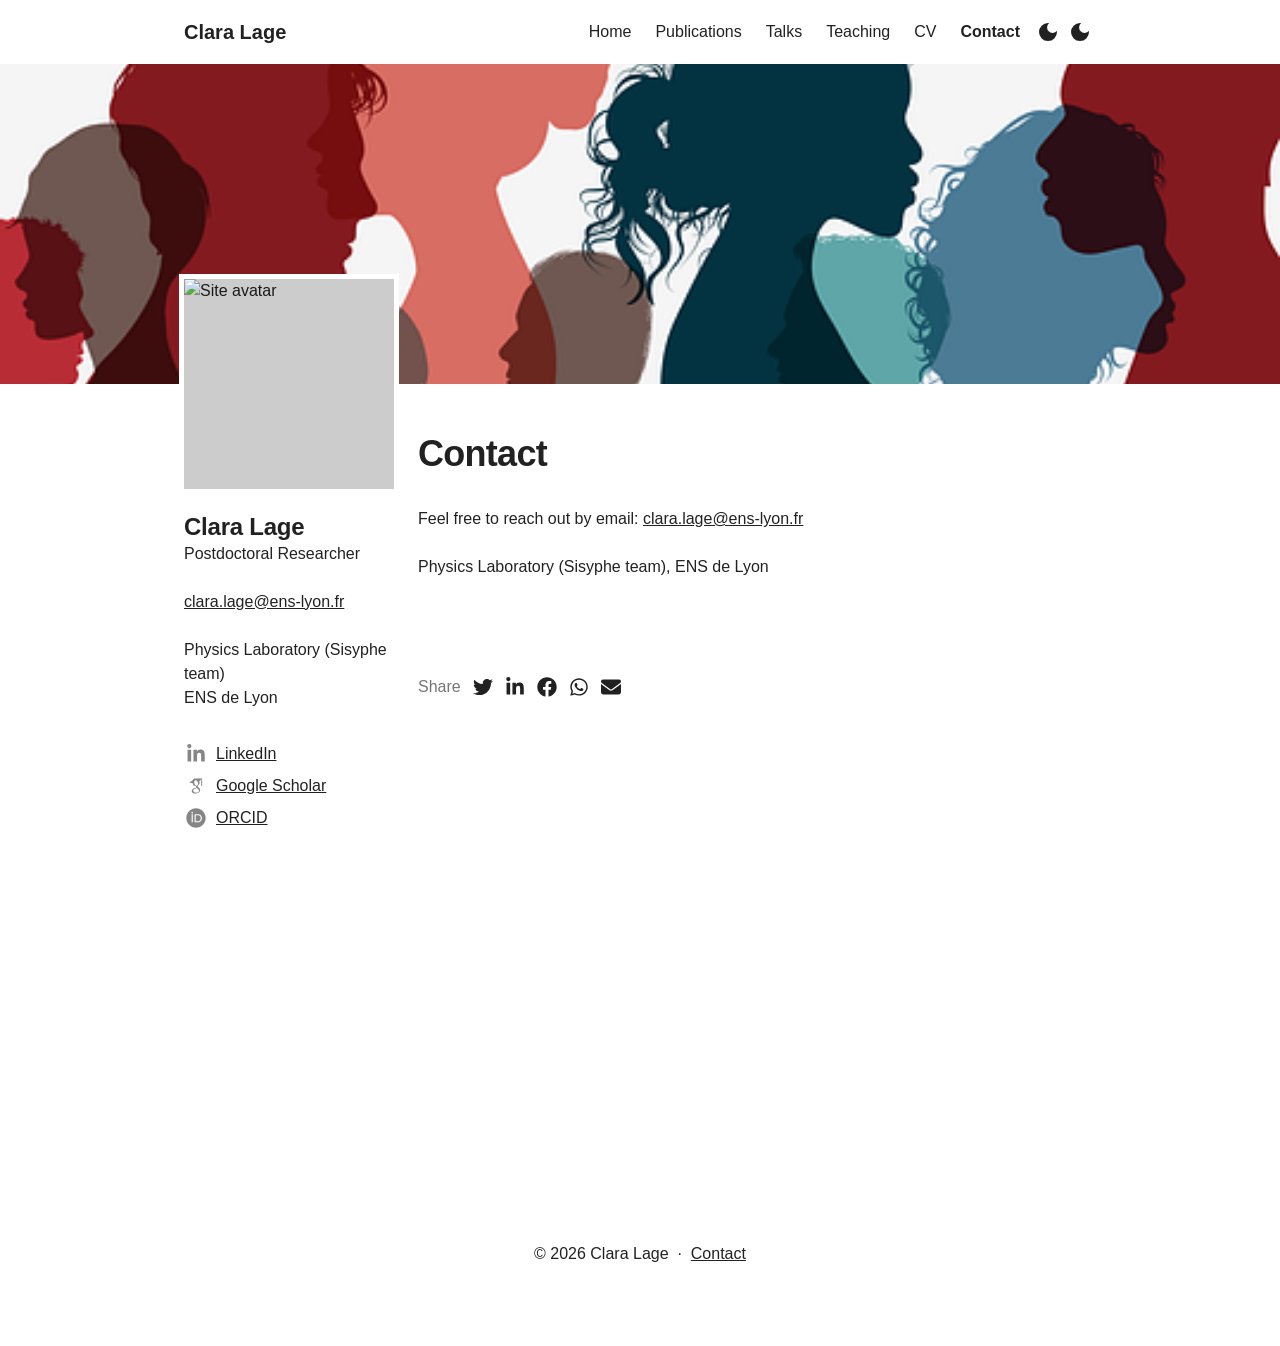
==== commit ba176678: "Reorganize website structure, add dark theme and instant navigation - Rename asset folder from templ" ====
--- a/contact.html
+++ b/contact.html
@@ -1,23 +1,10 @@
 <!DOCTYPE html>
 <html lang="en"><head>
-<meta http-equiv="content-type" content="text/html; charset=UTF-8"><style type="text/css">.turbo-progress-bar {
-  position: fixed;
-  display: block;
-  top: 0;
-  left: 0;
-  height: 3px;
-  background: #0076ff;
-  z-index: 2147483647;
-  transition:
-    width 300ms ease-out,
-    opacity 150ms 150ms ease-in;
-  transform: translate3d(0, 0, 0);
-}
-</style>
+<meta http-equiv="content-type" content="text/html; charset=UTF-8">
   <meta charset="utf-8">
   <meta http-equiv="X-UA-Compatible" content="IE=edge">
   <meta name="viewport" content="width=device-width, initial-scale=1.0">
-  <meta name="turbo-cache-control" content="no-cache">
+  <link rel="icon" href="data:image/svg+xml,<svg xmlns='http://www.w3.org/2000/svg' viewBox='0 0 100 100'><text y='.9em' font-size='90'>C</text></svg>">
 
   <title>Contact — Clara Lage</title>
 <meta name="description" content="Contact information for Clara Lage.">
@@ -27,218 +14,44 @@
 <meta name="twitter:title" content="Contact — Clara Lage">
 <meta name="twitter:description" content="Contact information for Clara Lage.">
 <meta name="twitter:card" content="summary">
+<link rel="canonical" href="https://claramlage.github.io/website/contact.html">
+<meta property="og:url" content="https://claramlage.github.io/website/contact.html">
+<meta name="theme-color" content="#b12b32">
 
 <script type="application/ld+json">
   {"@context":"https://schema.org","@type":"WebSite","name":"Clara Lage, PhD","url":"./"}
 </script>
 
   <!-- Preload -->
+  <link rel="preload" href="assets/css/custom.css" as="style">
+  <link rel="preload" href="assets/css/themes-2XL-4_eJ.css" as="style">
 
 
   <!-- Fonts -->
-  <style>
-  /* https://fonts.googleapis.com/css2?family=Open+Sans:wght@400;700&display=swap */
-/* cyrillic-ext */
-@font-face {
-  font-family: 'Open Sans';
-  font-style: normal;
-  font-weight: 400;
-  font-stretch: 100%;
-  font-display: swap;
-  src: url('/fonts/google-fonts/Open_Sans-400-1.woff2') format('woff2');
-  unicode-range: U+0460-052F, U+1C80-1C88, U+20B4, U+2DE0-2DFF, U+A640-A69F,
-    U+FE2E-FE2F;
-}
-/* cyrillic */
-@font-face {
-  font-family: 'Open Sans';
-  font-style: normal;
-  font-weight: 400;
-  font-stretch: 100%;
-  font-display: swap;
-  src: url('/fonts/google-fonts/Open_Sans-400-2.woff2') format('woff2');
-  unicode-range: U+0301, U+0400-045F, U+0490-0491, U+04B0-04B1, U+2116;
-}
-/* greek-ext */
-@font-face {
-  font-family: 'Open Sans';
-  font-style: normal;
-  font-weight: 400;
-  font-stretch: 100%;
-  font-display: swap;
-  src: url('/fonts/google-fonts/Open_Sans-400-3.woff2') format('woff2');
-  unicode-range: U+1F00-1FFF;
-}
-/* greek */
-@font-face {
-  font-family: 'Open Sans';
-  font-style: normal;
-  font-weight: 400;
-  font-stretch: 100%;
-  font-display: swap;
-  src: url('/fonts/google-fonts/Open_Sans-400-4.woff2') format('woff2');
-  unicode-range: U+0370-03FF;
-}
-/* hebrew */
-@font-face {
-  font-family: 'Open Sans';
-  font-style: normal;
-  font-weight: 400;
-  font-stretch: 100%;
-  font-display: swap;
-  src: url('/fonts/google-fonts/Open_Sans-400-5.woff2') format('woff2');
-  unicode-range: U+0590-05FF, U+200C-2010, U+20AA, U+25CC, U+FB1D-FB4F;
-}
-/* vietnamese */
-@font-face {
-  font-family: 'Open Sans';
-  font-style: normal;
-  font-weight: 400;
-  font-stretch: 100%;
-  font-display: swap;
-  src: url('/fonts/google-fonts/Open_Sans-400-6.woff2') format('woff2');
-  unicode-range: U+0102-0103, U+0110-0111, U+0128-0129, U+0168-0169, U+01A0-01A1,
-    U+01AF-01B0, U+1EA0-1EF9, U+20AB;
-}
-/* latin-ext */
-@font-face {
-  font-family: 'Open Sans';
-  font-style: normal;
-  font-weight: 400;
-  font-stretch: 100%;
-  font-display: swap;
-  src: url('/fonts/google-fonts/Open_Sans-400-7.woff2') format('woff2');
-  unicode-range: U+0100-02AF, U+1E00-1EFF, U+2020, U+20A0-20AB, U+20AD-20CF,
-    U+2113, U+2C60-2C7F, U+A720-A7FF;
-}
-/* latin */
-@font-face {
-  font-family: 'Open Sans';
-  font-style: normal;
-  font-weight: 400;
-  font-stretch: 100%;
-  font-display: swap;
-  src: url('/fonts/google-fonts/Open_Sans-400-8.woff2') format('woff2');
-  unicode-range: U+0000-00FF, U+0131, U+0152-0153, U+02BB-02BC, U+02C6, U+02DA,
-    U+02DC, U+2000-206F, U+2074, U+20AC, U+2122, U+2191, U+2193, U+2212, U+2215,
-    U+FEFF, U+FFFD;
-}
-/* cyrillic-ext */
-@font-face {
-  font-family: 'Open Sans';
-  font-style: normal;
-  font-weight: 700;
-  font-stretch: 100%;
-  font-display: swap;
-  src: url('/fonts/google-fonts/Open_Sans-700-9.woff2') format('woff2');
-  unicode-range: U+0460-052F, U+1C80-1C88, U+20B4, U+2DE0-2DFF, U+A640-A69F,
-    U+FE2E-FE2F;
-}
-/* cyrillic */
-@font-face {
-  font-family: 'Open Sans';
-  font-style: normal;
-  font-weight: 700;
-  font-stretch: 100%;
-  font-display: swap;
-  src: url('/fonts/google-fonts/Open_Sans-700-10.woff2') format('woff2');
-  unicode-range: U+0301, U+0400-045F, U+0490-0491, U+04B0-04B1, U+2116;
-}
-/* greek-ext */
-@font-face {
-  font-family: 'Open Sans';
-  font-style: normal;
-  font-weight: 700;
-  font-stretch: 100%;
-  font-display: swap;
-  src: url('/fonts/google-fonts/Open_Sans-700-11.woff2') format('woff2');
-  unicode-range: U+1F00-1FFF;
-}
-/* greek */
-@font-face {
-  font-family: 'Open Sans';
-  font-style: normal;
-  font-weight: 700;
-  font-stretch: 100%;
-  font-display: swap;
-  src: url('/fonts/google-fonts/Open_Sans-700-12.woff2') format('woff2');
-  unicode-range: U+0370-03FF;
-}
-/* hebrew */
-@font-face {
-  font-family: 'Open Sans';
-  font-style: normal;
-  font-weight: 700;
-  font-stretch: 100%;
-  font-display: swap;
-  src: url('/fonts/google-fonts/Open_Sans-700-13.woff2') format('woff2');
-  unicode-range: U+0590-05FF, U+200C-2010, U+20AA, U+25CC, U+FB1D-FB4F;
-}
-/* vietnamese */
-@font-face {
-  font-family: 'Open Sans';
-  font-style: normal;
-  font-weight: 700;
-  font-stretch: 100%;
-  font-display: swap;
-  src: url('/fonts/google-fonts/Open_Sans-700-14.woff2') format('woff2');
-  unicode-range: U+0102-0103, U+0110-0111, U+0128-0129, U+0168-0169, U+01A0-01A1,
-    U+01AF-01B0, U+1EA0-1EF9, U+20AB;
-}
-/* latin-ext */
-@font-face {
-  font-family: 'Open Sans';
-  font-style: normal;
-  font-weight: 700;
-  font-stretch: 100%;
-  font-display: swap;
-  src: url('/fonts/google-fonts/Open_Sans-700-15.woff2') format('woff2');
-  unicode-range: U+0100-02AF, U+1E00-1EFF, U+2020, U+20A0-20AB, U+20AD-20CF,
-    U+2113, U+2C60-2C7F, U+A720-A7FF;
-}
-/* latin */
-@font-face {
-  font-family: 'Open Sans';
-  font-style: normal;
-  font-weight: 700;
-  font-stretch: 100%;
-  font-display: swap;
-  src: url('/fonts/google-fonts/Open_Sans-700-16.woff2') format('woff2');
-  unicode-range: U+0000-00FF, U+0131, U+0152-0153, U+02BB-02BC, U+02C6, U+02DA,
-    U+02DC, U+2000-206F, U+2074, U+20AC, U+2122, U+2191, U+2193, U+2212, U+2215,
-    U+FEFF, U+FFFD;
-}
-
-</style>
-
-
-
-
+  <link rel="preconnect" href="https://fonts.googleapis.com">
+  <link rel="preconnect" href="https://fonts.gstatic.com" crossorigin>
+  <link href="https://fonts.googleapis.com/css2?family=Open+Sans:wght@400;700&display=swap" rel="stylesheet">
+
+
+
+
+
+  <!-- Custom CSS -->
+  <link rel="stylesheet" href="assets/css/custom.css">
 
   <!-- Theme CSS -->
-  <link rel="stylesheet" href="Roberta%20Rosa%20Valtorta,%20PhD_files/themes-2XL-4_eJ.css" media="all" data-turbo-track="reload">
-  <link rel="stylesheet" href="Roberta%20Rosa%20Valtorta,%20PhD_files/themes-argyle-Cu1OJXw7.css" media="all" data-turbo-track="reload">
-    <style>
-
-    :root {
-      --blt-font-base: Open Sans, sans-serif;
-      --theme-link-color: #b12b32;
-      --theme-header-background-color: #f0f0f0;
-      --theme-header-text-color: #212121;
-      --theme-header-link-color: #212121;
-      --theme-footer-background-color: #f0f0f0;
-      --theme-footer-text-color: #212121;
-      --theme-footer-link-color: #212121;
-    }
-  </style>
+  <link rel="stylesheet" href="assets/css/themes-2XL-4_eJ.css" media="all" data-turbo-track="reload">
+  <link rel="stylesheet" href="assets/css/themes-argyle-Cu1OJXw7.css" media="all" data-turbo-track="reload">
 
 
   <!-- Theme Javascript-->
-  <script src="Roberta%20Rosa%20Valtorta,%20PhD_files/themes-BwI_kM1R.js" crossorigin="anonymous" type="module" data-turbo-track="reload" defer="defer"></script>
-
-
+  <script src="assets/js/themes-BwI_kM1R.js" crossorigin="anonymous" type="module" data-turbo-track="reload" defer="defer"></script>
+
+
+  <script src="assets/js/theme-toggle.js" defer></script>
 </head>
 <body data-controller="" style="overflow: auto;">
+  <a href="#main-content" class="skip-link">Skip to content</a>
 
 
   <div class="theme-page theme-page--has-banner" data-controller="load-mathjax">
@@ -249,7 +62,7 @@
           <div class="flex flex-row" data-controller="overflow-nav" data-overflow-nav-links-item-selector-value=".argyle-navlinks2-bar .theme-navlinks2-item-wrap" data-overflow-nav-menu-item-selector-value=".argyle-navlinks2-menu .theme-navlinks2-item-wrap">
             <div class="flex-0" data-site-editable-id="site_title">
               <h1>
-                <a href="./index.htm">Clara Lage</a>
+                <a href="./index.html">Clara Lage</a>
               </h1>
             </div>
             <div class="flex-0" style="width: 16px"></div>
@@ -265,7 +78,7 @@
     <div class="theme-navlinks2-item-wrap" style="display: block;">
 
       <div class="theme-navlinks2-item" data-controller="toggle">
-        <a class="theme-navlinks2-item-link" href="./index.htm">Home</a>
+        <a class="theme-navlinks2-item-link" href="./index.html">Home</a>
 </div>
 </div>    <div class="theme-navlinks2-item-wrap" style="display: block;">
 
@@ -296,6 +109,14 @@
 
 
     </div>
+  </div>
+
+
+  <div class="flex-none" style="display:flex;align-items:center;">
+    <button class="theme-toggle" aria-label="Toggle dark mode">
+      <svg class="theme-icon-sun" xmlns="http://www.w3.org/2000/svg" height="24" viewBox="0 -960 960 960" width="24" style="fill:currentColor;display:none;"><path d="M480-360q50 0 85-35t35-85q0-50-35-85t-85-35q-50 0-85 35t-35 85q0 50 35 85t85 35Zm0 80q-83 0-141.5-58.5T280-480q0-83 58.5-141.5T480-680q83 0 141.5 58.5T680-480q0 83-58.5 141.5T480-280ZM200-440H40v-80h160v80Zm720 0H760v-80h160v80ZM440-760v-160h80v160h-80Zm0 720v-160h80v160h-80ZM256-650l-101-97 57-59 96 100-52 56Zm492 496-97-101 53-55 101 97-57 59Zm-98-550 97-101 59 57-100 96-56-52ZM154-212l101-97 55 53-97 101-59-57Zm326-268Z"/></svg>
+      <svg class="theme-icon-moon" xmlns="http://www.w3.org/2000/svg" height="24" viewBox="0 -960 960 960" width="24" style="fill:currentColor;"><path d="M480-120q-150 0-255-105T120-480q0-150 105-255t255-105q14 0 27.5 1t26.5 3q-41 29-65.5 75.5T444-660q0 90 63 153t153 63q55 0 101-24.5t75-65.5q2 13 3 26.5t1 27.5q0 150-105 255T480-120Z"/></svg>
+    </button>
   </div>
 
   <div class="flex-none hidden-xs-down" data-overflow-nav-target="menuContainer" style="display: none;">
@@ -328,7 +149,7 @@
     <div class="theme-navlinks2-item-wrap" style="display: none;">
 
       <div class="theme-navlinks2-item" data-controller="toggle">
-        <a class="theme-navlinks2-item-link" href="./index.htm">Home</a>
+        <a class="theme-navlinks2-item-link" href="./index.html">Home</a>
 </div>
 </div>    <div class="theme-navlinks2-item-wrap" style="display: none;">
 
@@ -362,6 +183,13 @@
 
   </div>
 </div>  </div>
+
+    <div style="display:flex;align-items:center;">
+      <button class="theme-toggle" aria-label="Toggle dark mode">
+        <svg class="theme-icon-sun" xmlns="http://www.w3.org/2000/svg" height="24" viewBox="0 -960 960 960" width="24" style="fill:currentColor;display:none;"><path d="M480-360q50 0 85-35t35-85q0-50-35-85t-85-35q-50 0-85 35t-35 85q0 50 35 85t85 35Zm0 80q-83 0-141.5-58.5T280-480q0-83 58.5-141.5T480-680q83 0 141.5 58.5T680-480q0 83-58.5 141.5T480-280ZM200-440H40v-80h160v80Zm720 0H760v-80h160v80ZM440-760v-160h80v160h-80Zm0 720v-160h80v160h-80ZM256-650l-101-97 57-59 96 100-52 56Zm492 496-97-101 53-55 101 97-57 59Zm-98-550 97-101 59 57-100 96-56-52ZM154-212l101-97 55 53-97 101-59-57Zm326-268Z"/></svg>
+        <svg class="theme-icon-moon" xmlns="http://www.w3.org/2000/svg" height="24" viewBox="0 -960 960 960" width="24" style="fill:currentColor;"><path d="M480-120q-150 0-255-105T120-480q0-150 105-255t255-105q14 0 27.5 1t26.5 3q-41 29-65.5 75.5T444-660q0 90 63 153t153 63q55 0 101-24.5t75-65.5q2 13 3 26.5t1 27.5q0 150-105 255T480-120Z"/></svg>
+      </button>
+    </div>
 
   <div class="flex-none hidden-sm-up">
     <div data-controller="popover2" data-popover2-anchor-origin-horizontal-value="right" data-popover2-transform-origin-horizontal-value="right">
@@ -392,7 +220,7 @@
     <div class="theme-navlinks2-item-wrap">
 
       <div class="theme-navlinks2-item" data-controller="toggle">
-        <a class="theme-navlinks2-item-link" href="./index.htm">Home</a>
+        <a class="theme-navlinks2-item-link" href="./index.html">Home</a>
 </div>
 </div>    <div class="theme-navlinks2-item-wrap">
 
@@ -443,8 +271,8 @@
   width: 100%;
   overflow: hidden;
 ">
-    <source srcset="Roberta%20Rosa%20Valtorta,%20PhD_files/diversity_002.webp 1x" type="image/webp">
-    <img src="Roberta%20Rosa%20Valtorta,%20PhD_files/aaecxaiqvvs0rb4i13w2rwobqje0.png" style="  object-fit: cover;
+    <source srcset="assets/images/diversity_002.webp 1x" type="image/webp">
+    <img src="assets/images/aaecxaiqvvs0rb4i13w2rwobqje0.png" style="  object-fit: cover;
   position: absolute; top: 0; right: 0; bottom: 0; left: 0;
   height: 100%;
   width: 100%;
@@ -466,21 +294,21 @@
   width: 100%;
   overflow: hidden;
 ">
-    <source media="(max-width: 200px)" srcset="Roberta%20Rosa%20Valtorta,%20PhD_files/33y594cde97x75rhxru84ak8atp6.png 1x, Roberta%20Rosa%20Valtorta,%20PhD_files/c6peswysxggxhqgoxm4setgq3ki5.png 2x">
-    <source media="(max-width: 400px)" srcset="Roberta%20Rosa%20Valtorta,%20PhD_files/c6peswysxggxhqgoxm4setgq3ki5.png 1x, Roberta%20Rosa%20Valtorta,%20PhD_files/npq1l35maetm2teq0opxmu124peb.png 2x">
-    <source media="(max-width: 800px)" srcset="Roberta%20Rosa%20Valtorta,%20PhD_files/npq1l35maetm2teq0opxmu124peb.png 1x, Roberta%20Rosa%20Valtorta,%20PhD_files/pxwtm6gfikydg0suhgjqf2xop6tc.png 2x">
+    <source media="(max-width: 200px)" srcset="assets/images/33y594cde97x75rhxru84ak8atp6.png 1x, assets/images/c6peswysxggxhqgoxm4setgq3ki5.png 2x">
+    <source media="(max-width: 400px)" srcset="assets/images/c6peswysxggxhqgoxm4setgq3ki5.png 1x, assets/images/npq1l35maetm2teq0opxmu124peb.png 2x">
+    <source media="(max-width: 800px)" srcset="assets/images/npq1l35maetm2teq0opxmu124peb.png 1x, assets/images/pxwtm6gfikydg0suhgjqf2xop6tc.png 2x">
     <img style="  object-fit: cover;
   position: absolute; top: 0; right: 0; bottom: 0; left: 0;
   height: 100%;
   width: 100%;
   overflow: hidden;
-" alt="Banner image" src="Roberta%20Rosa%20Valtorta,%20PhD_files/diversity.webp">
+" alt="Banner image" src="assets/images/diversity.webp">
 </picture>
 
 
 </div>
 
-    <main class="argyle-main">
+    <main class="argyle-main" id="main-content">
       <div class="container">
         <div class="row">
           <div class="hidden-sm-down col-md-4 col-lg-3">
@@ -676,7 +504,7 @@
 
 
 <div class="theme-content-title">
-  <h1 class="blt-h1 blt-weight-bold" dir="auto">Contact</h1>
+  <h2 class="blt-h2 blt-weight-bold" dir="auto">Contact</h2>
 </div>
 <hr class="space-md">
 <div class="theme-blocks">
--- a/assets/css/custom.css
+++ b/assets/css/custom.css
@@ -0,0 +1,157 @@
+/* Turbo progress bar */
+.turbo-progress-bar {
+  position: fixed;
+  display: block;
+  top: 0;
+  left: 0;
+  height: 3px;
+  background: #0076ff;
+  z-index: 2147483647;
+  transition:
+    width 300ms ease-out,
+    opacity 150ms 150ms ease-in;
+  transform: translate3d(0, 0, 0);
+}
+
+/* Theme variables */
+:root {
+  --blt-font-base: Open Sans, sans-serif;
+  --theme-link-color: #b12b32;
+  --theme-header-background-color: #f0f0f0;
+  --theme-header-text-color: #212121;
+  --theme-header-link-color: #212121;
+  --theme-footer-background-color: #f0f0f0;
+  --theme-footer-text-color: #212121;
+  --theme-footer-link-color: #212121;
+}
+
+/* ===========================
+   Dark Theme
+   =========================== */
+
+/* Auto-detect OS preference when no explicit choice */
+@media (prefers-color-scheme: dark) {
+  html:not([data-theme="light"]) {
+    --theme-link-color: #e06060;
+    --theme-header-background-color: #1a1a1a;
+    --theme-header-text-color: #e0e0e0;
+    --theme-header-link-color: #e0e0e0;
+    --theme-footer-background-color: #1a1a1a;
+    --theme-footer-text-color: #e0e0e0;
+    --theme-footer-link-color: #e0e0e0;
+  }
+
+  html:not([data-theme="light"]) body,
+  html:not([data-theme="light"]) .argyle-main,
+  html:not([data-theme="light"]) .theme-page {
+    background-color: #121212;
+    color: #e0e0e0;
+  }
+
+  html:not([data-theme="light"]) .argyle-header {
+    background-color: #1a1a1a;
+    border-bottom-color: #333;
+  }
+
+  html:not([data-theme="light"]) .argyle-footer {
+    background-color: #1a1a1a;
+  }
+
+  html:not([data-theme="light"]) a {
+    color: var(--theme-link-color);
+  }
+
+  html:not([data-theme="light"]) hr {
+    border-color: #333;
+  }
+
+  html:not([data-theme="light"]) .argyle-navlinks2-menu {
+    background-color: #1a1a1a;
+  }
+
+  html:not([data-theme="light"]) .argyle-banner {
+    opacity: 0.85;
+  }
+
+  html:not([data-theme="light"]) .theme-site-avatar-picture img {
+    border-color: #333;
+  }
+}
+
+/* Explicit dark theme toggle */
+[data-theme="dark"] {
+  --theme-link-color: #e06060;
+  --theme-header-background-color: #1a1a1a;
+  --theme-header-text-color: #e0e0e0;
+  --theme-header-link-color: #e0e0e0;
+  --theme-footer-background-color: #1a1a1a;
+  --theme-footer-text-color: #e0e0e0;
+  --theme-footer-link-color: #e0e0e0;
+}
+
+[data-theme="dark"] body,
+[data-theme="dark"] .argyle-main,
+[data-theme="dark"] .theme-page {
+  background-color: #121212;
+  color: #e0e0e0;
+}
+
+[data-theme="dark"] .argyle-header {
+  background-color: #1a1a1a;
+  border-bottom-color: #333;
+}
+
+[data-theme="dark"] .argyle-footer {
+  background-color: #1a1a1a;
+}
+
+[data-theme="dark"] a {
+  color: var(--theme-link-color);
+}
+
+[data-theme="dark"] hr {
+  border-color: #333;
+}
+
+[data-theme="dark"] .argyle-navlinks2-menu {
+  background-color: #1a1a1a;
+}
+
+[data-theme="dark"] .argyle-banner {
+  opacity: 0.85;
+}
+
+[data-theme="dark"] .theme-site-avatar-picture img {
+  border-color: #333;
+}
+
+/* Theme toggle button */
+.theme-toggle {
+  cursor: pointer;
+  background: none;
+  border: none;
+  padding: 4px;
+  color: currentColor;
+  display: flex;
+  align-items: center;
+}
+
+.theme-toggle:hover {
+  opacity: 0.7;
+}
+
+/* Skip to content link (accessibility) */
+.skip-link {
+  position: absolute;
+  top: -40px;
+  left: 0;
+  background: #000;
+  color: #fff;
+  padding: 8px 16px;
+  z-index: 2147483647;
+  transition: top 0.2s;
+}
+
+.skip-link:focus {
+  top: 0;
+}
--- a/assets/css/custom.css
+++ b/assets/css/custom.css
@@ -0,0 +1,157 @@
+/* Turbo progress bar */
+.turbo-progress-bar {
+  position: fixed;
+  display: block;
+  top: 0;
+  left: 0;
+  height: 3px;
+  background: #0076ff;
+  z-index: 2147483647;
+  transition:
+    width 300ms ease-out,
+    opacity 150ms 150ms ease-in;
+  transform: translate3d(0, 0, 0);
+}
+
+/* Theme variables */
+:root {
+  --blt-font-base: Open Sans, sans-serif;
+  --theme-link-color: #b12b32;
+  --theme-header-background-color: #f0f0f0;
+  --theme-header-text-color: #212121;
+  --theme-header-link-color: #212121;
+  --theme-footer-background-color: #f0f0f0;
+  --theme-footer-text-color: #212121;
+  --theme-footer-link-color: #212121;
+}
+
+/* ===========================
+   Dark Theme
+   =========================== */
+
+/* Auto-detect OS preference when no explicit choice */
+@media (prefers-color-scheme: dark) {
+  html:not([data-theme="light"]) {
+    --theme-link-color: #e06060;
+    --theme-header-background-color: #1a1a1a;
+    --theme-header-text-color: #e0e0e0;
+    --theme-header-link-color: #e0e0e0;
+    --theme-footer-background-color: #1a1a1a;
+    --theme-footer-text-color: #e0e0e0;
+    --theme-footer-link-color: #e0e0e0;
+  }
+
+  html:not([data-theme="light"]) body,
+  html:not([data-theme="light"]) .argyle-main,
+  html:not([data-theme="light"]) .theme-page {
+    background-color: #121212;
+    color: #e0e0e0;
+  }
+
+  html:not([data-theme="light"]) .argyle-header {
+    background-color: #1a1a1a;
+    border-bottom-color: #333;
+  }
+
+  html:not([data-theme="light"]) .argyle-footer {
+    background-color: #1a1a1a;
+  }
+
+  html:not([data-theme="light"]) a {
+    color: var(--theme-link-color);
+  }
+
+  html:not([data-theme="light"]) hr {
+    border-color: #333;
+  }
+
+  html:not([data-theme="light"]) .argyle-navlinks2-menu {
+    background-color: #1a1a1a;
+  }
+
+  html:not([data-theme="light"]) .argyle-banner {
+    opacity: 0.85;
+  }
+
+  html:not([data-theme="light"]) .theme-site-avatar-picture img {
+    border-color: #333;
+  }
+}
+
+/* Explicit dark theme toggle */
+[data-theme="dark"] {
+  --theme-link-color: #e06060;
+  --theme-header-background-color: #1a1a1a;
+  --theme-header-text-color: #e0e0e0;
+  --theme-header-link-color: #e0e0e0;
+  --theme-footer-background-color: #1a1a1a;
+  --theme-footer-text-color: #e0e0e0;
+  --theme-footer-link-color: #e0e0e0;
+}
+
+[data-theme="dark"] body,
+[data-theme="dark"] .argyle-main,
+[data-theme="dark"] .theme-page {
+  background-color: #121212;
+  color: #e0e0e0;
+}
+
+[data-theme="dark"] .argyle-header {
+  background-color: #1a1a1a;
+  border-bottom-color: #333;
+}
+
+[data-theme="dark"] .argyle-footer {
+  background-color: #1a1a1a;
+}
+
+[data-theme="dark"] a {
+  color: var(--theme-link-color);
+}
+
+[data-theme="dark"] hr {
+  border-color: #333;
+}
+
+[data-theme="dark"] .argyle-navlinks2-menu {
+  background-color: #1a1a1a;
+}
+
+[data-theme="dark"] .argyle-banner {
+  opacity: 0.85;
+}
+
+[data-theme="dark"] .theme-site-avatar-picture img {
+  border-color: #333;
+}
+
+/* Theme toggle button */
+.theme-toggle {
+  cursor: pointer;
+  background: none;
+  border: none;
+  padding: 4px;
+  color: currentColor;
+  display: flex;
+  align-items: center;
+}
+
+.theme-toggle:hover {
+  opacity: 0.7;
+}
+
+/* Skip to content link (accessibility) */
+.skip-link {
+  position: absolute;
+  top: -40px;
+  left: 0;
+  background: #000;
+  color: #fff;
+  padding: 8px 16px;
+  z-index: 2147483647;
+  transition: top 0.2s;
+}
+
+.skip-link:focus {
+  top: 0;
+}
--- a/assets/css/themes-argyle-Cu1OJXw7.css
+++ b/assets/css/themes-argyle-Cu1OJXw7.css
@@ -0,0 +1,6 @@
+/*!
+ * Bootstrap Grid v5.0.1 (https://getbootstrap.com/)
+ * Copyright 2011-2021 The Bootstrap Authors
+ * Copyright 2011-2021 Twitter, Inc.
+ * Licensed under MIT (https://github.com/twbs/bootstrap/blob/main/LICENSE)
+ */:root{--blt-font-base: "Lato", "Helvetica Neue", Helvetica, Arial, sans-serif}:root{--theme-header-height: 64px;--theme-link-color: material-color("blue", "500");--theme-header-background-color: #fff;--theme-header-text-color: rgba(#000, .87);--theme-header-link-color: rgba(#000, .87);--theme-footer-background-color: #fff;--theme-footer-text-color: rgba(#000, .87);--theme-footer-link-color: rgba(#000, .87)}.argyle-banner{margin-top:64px;height:240px;background-color:#fff;background-size:cover;background-position:center}@media (min-width: 768px){.argyle-banner{height:320px}}.theme-page.theme-page--has-banner .argyle-main{margin-top:0}.theme-page.theme-page--has-banner .argyle-sidebar .argyle-site-picture-frame,.theme-page.theme-page--has-banner .argyle-contact-mobile .argyle-site-picture-frame{margin-top:-168px}@media (min-width: 768px){.theme-page.theme-page--has-banner .argyle-sidebar .argyle-site-picture-frame,.theme-page.theme-page--has-banner .argyle-contact-mobile .argyle-site-picture-frame{margin-top:calc(-50% - 48px)}}@media (min-width: 992px){.theme-page.theme-page--has-banner .argyle-sidebar .argyle-site-picture-frame,.theme-page.theme-page--has-banner .argyle-contact-mobile .argyle-site-picture-frame{margin-top:calc(-50% - 48px)}}.argyle-contact-mobile{text-align:center}@media (min-width: 768px){.argyle-contact-mobile{display:none}}.argyle-site-picture-frame{margin-bottom:24px;box-shadow:0 0 0 5px #fff}@media (max-width: 767px){.argyle-site-picture-frame{margin-left:auto;margin-right:auto;width:240px}}.argyle-header{position:fixed;z-index:10;top:0;right:0;left:0;padding:16px 0;height:64px;background-color:var(--theme-header-background-color);color:var(--theme-header-text-color)}.argyle-header .container{max-width:960px;padding-left:24px;padding-right:24px}.argyle-header h1{margin:0;padding:0;line-height:32px;font-size:20px;font-weight:700;white-space:nowrap}.argyle-header h1>a:link,.argyle-header h1>a:visited,.argyle-header h1>a:hover,.argyle-header h1>a:active{text-decoration:none;color:var(--theme-header-link-color)}.argyle-navlinks2-bar{margin-left:auto}@media (max-width: 543px){.argyle-navlinks2-bar{display:none}}.argyle-navlinks2-bar .theme-navlinks2{display:flex;flex-direction:row;justify-content:flex-end;margin:0;padding:0}.argyle-navlinks2-bar .theme-navlinks2-item-wrap .theme-navlinks2-item{display:flex;flex-direction:row;align-items:center}.argyle-navlinks2-bar .theme-navlinks2-item-wrap a.theme-navlinks2-item-link{display:block;padding:0 12px;line-height:32px;font-size:16px;white-space:nowrap;text-decoration:none;color:var(--theme-header-link-color)}.argyle-navlinks2-bar .theme-navlinks2-item-wrap .theme-navlinks2-item.is-active{font-weight:700}.argyle-navlinks2-bar .theme-navlinks2-item-wrap .theme-navlinks2-nested-indicator{margin:0 4px 0 -12px}.argyle-navlinks2-bar .theme-navlinks2-item-wrap .theme-navlinks2-nested-indicator svg{display:block;fill:currentColor}.argyle-navlinks2-bar .theme-navlinks2-item-wrap .theme-navlinks2-nested-navlinks{display:none}.argyle-navlinks2-bar .theme-navlinks2-item-wrap:hover .theme-navlinks2-nested-navlinks{position:absolute;display:block;margin:0;padding:4px 0;max-width:240px;background-color:#fff;border:1px solid #eee;border-radius:4px;box-shadow:0 1px 5px #0000001a;color:#000000de;text-align:left}.argyle-navlinks2-bar .theme-navlinks2-item-wrap .theme-navlinks2-nested-navlinks-item .theme-navlinks2-nested-navlinks-item-link{display:block;padding:8px 16px;width:100%;line-height:24px;font-size:16px;word-break:normal;text-decoration:none;border:none;color:inherit}.argyle-navlinks2-bar .theme-navlinks2-item-wrap .theme-navlinks2-nested-navlinks-item .theme-navlinks2-nested-navlinks-item-link:hover{background-color:#f8f8f8}.argyle-navlinks2-bar .theme-navlinks2-item-wrap .theme-navlinks2-nested-navlinks-item.is-active .theme-navlinks2-nested-navlinks-item-link{font-weight:700}.argyle-navlinks2-menu .theme-navlinks2{margin:0;padding:4px 0;max-width:240px;background-color:#fff;border:1px solid #eee;border-radius:4px;box-shadow:0 1px 5px #0000001a;color:#000000de;text-align:left}.argyle-navlinks2-menu .theme-navlinks2-item-wrap .theme-navlinks2-item{display:flex;flex-direction:row;align-items:center}.argyle-navlinks2-menu .theme-navlinks2-item-wrap .theme-navlinks2-item.is-active{font-weight:700}.argyle-navlinks2-menu .theme-navlinks2-item-wrap a.theme-navlinks2-item-link{display:block;padding:8px 16px;width:100%;line-height:24px;font-size:16px;word-break:normal;text-decoration:none;border:none;color:#000000de}.argyle-navlinks2-menu .theme-navlinks2-item-wrap a.theme-navlinks2-item-link:hover{background-color:#f8f8f8}.argyle-navlinks2-menu .theme-navlinks2-item-wrap .theme-navlinks2-nested-indicator{display:none}.argyle-navlinks2-menu .theme-navlinks2-item-wrap .theme-navlinks2-nested-navlinks{display:block;margin:0;padding:0;color:#000000de;text-align:left}.argyle-navlinks2-menu .theme-navlinks2-item-wrap .theme-navlinks2-nested-navlinks-item.is-active{font-weight:700}.argyle-navlinks2-menu .theme-navlinks2-item-wrap .theme-navlinks2-nested-navlinks-item .theme-navlinks2-nested-navlinks-item-link{display:block;padding:8px 16px 8px 32px;width:100%;line-height:24px;font-size:16px;word-break:normal;text-decoration:none;border:none;color:inherit}.argyle-navlinks2-menu .theme-navlinks2-item-wrap .theme-navlinks2-nested-navlinks-item .theme-navlinks2-nested-navlinks-item-link:hover{background-color:#f8f8f8}.argyle-navlinks2-menu .theme-navlinks2-item-wrap .theme-navlinks2-nested-navlinks-item .theme-navlinks2-nested-navlinks-item-link.is-active{font-weight:700}.argyle-footer{background-color:var(--theme-footer-background-color);color:var(--theme-footer-text-color)}.argyle-footer a:link,.argyle-footer a:visited,.argyle-footer a:hover,.argyle-footer a:active{text-decoration:underline;color:var(--theme-footer-link-color)}.argyle-footer .container{max-width:960px}a:link,a:visited,a:hover,a:active{color:var(--theme-link-color)}a:link,a:visited,a:hover,a:active{text-decoration:underline}.argyle-main{position:relative;margin-top:64px;min-height:calc(90vh - 64px);padding-top:48px}@media (min-width: 768px){.argyle-main{padding-top:48px}}@media (min-width: 992px){.argyle-main{padding-top:48px}}.argyle-main>.container{max-width:960px;padding-left:24px;padding-right:24px}.theme-publication-search-field{display:inline-flex;flex-direction:row;width:220px;margin-bottom:8px;border-bottom:1px solid rgba(0,0,0,.87)}.theme-publication-search-field input[type=text]{width:auto;flex-grow:1;flex-shrink:1;padding:0 8px;line-height:28px;min-width:0;border:none;outline:none}.theme-publication-search-field .theme-publication-search-field__clear{display:none;flex-grow:0;flex-shrink:0;margin-right:8px;line-height:28px;cursor:pointer}.theme-publication-search-field .theme-publication-search-field__clear i.material-icons{vertical-align:middle}.theme-publication-search-field{border:none;background-color:#00000014}.theme-publication-search-field input[type=text]{padding:0 4px 0 12px;line-height:36px;background:transparent}.theme-publication-search-field .theme-publication-search-field__clear{line-height:36px;color:#0000008a}
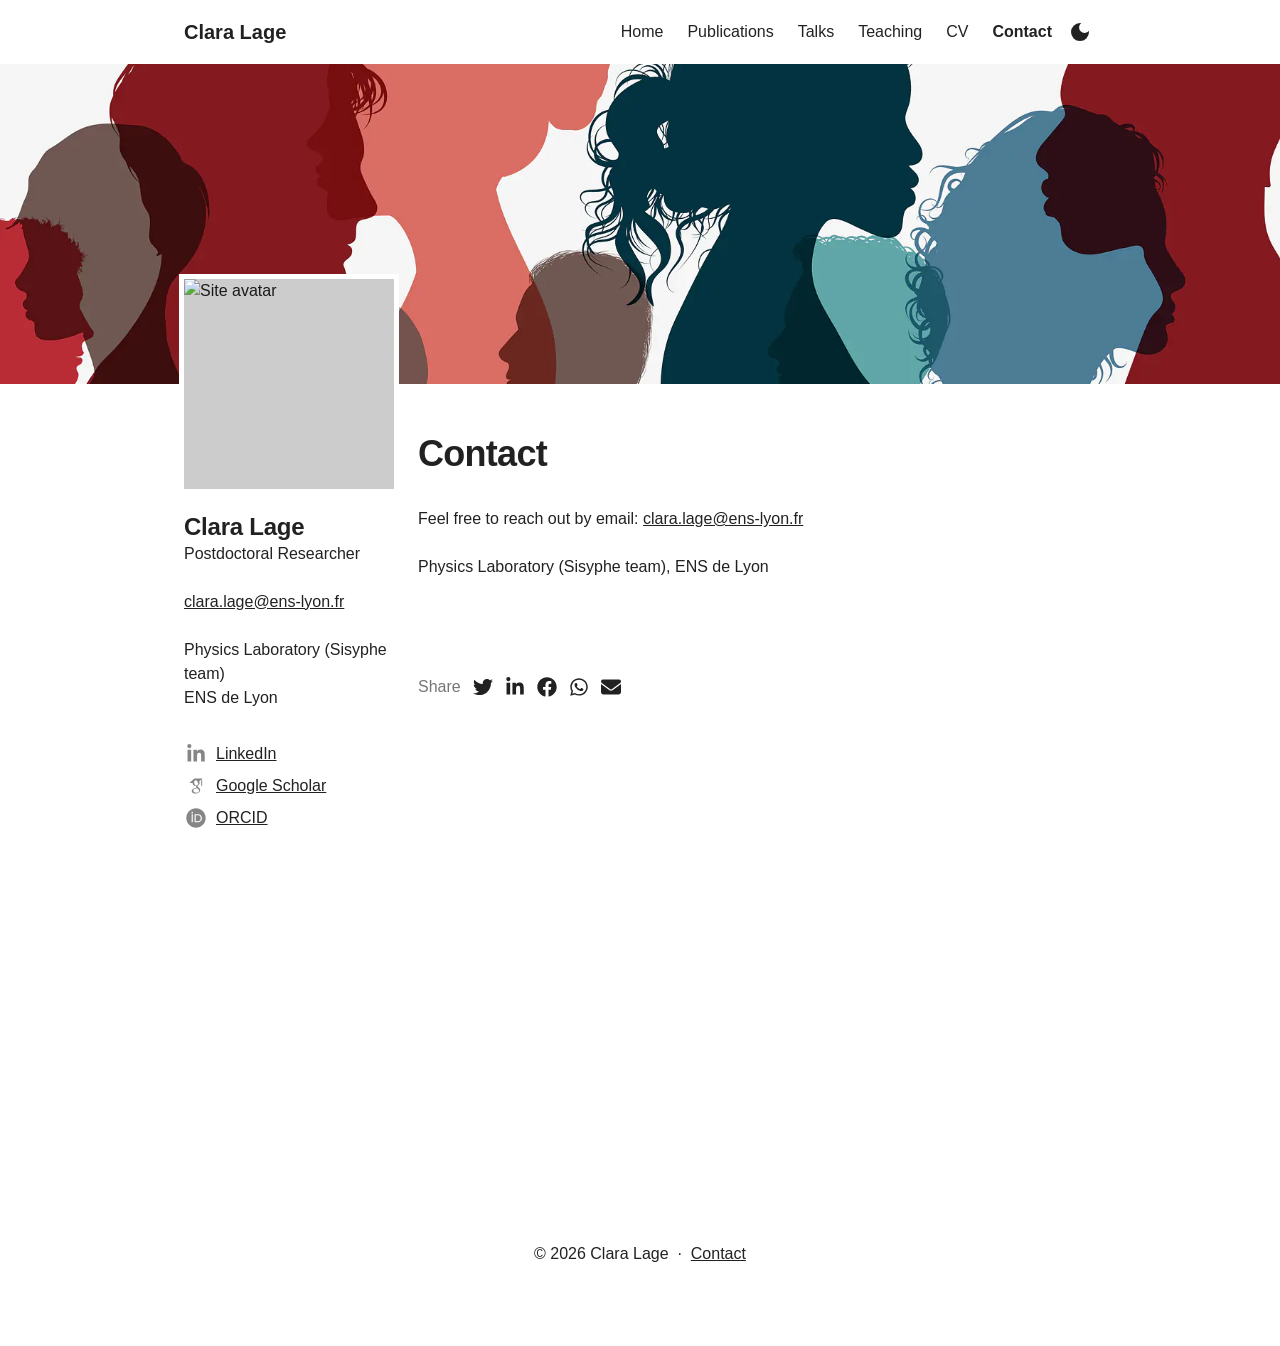
==== commit 25a74163: "Fix dark theme: social icons, callout boxes, remove duplicate toggle - Add dark theme styles for soc" ====
--- a/contact.html
+++ b/contact.html
@@ -184,12 +184,6 @@
   </div>
 </div>  </div>
 
-    <div style="display:flex;align-items:center;">
-      <button class="theme-toggle" aria-label="Toggle dark mode">
-        <svg class="theme-icon-sun" xmlns="http://www.w3.org/2000/svg" height="24" viewBox="0 -960 960 960" width="24" style="fill:currentColor;display:none;"><path d="M480-360q50 0 85-35t35-85q0-50-35-85t-85-35q-50 0-85 35t-35 85q0 50 35 85t85 35Zm0 80q-83 0-141.5-58.5T280-480q0-83 58.5-141.5T480-680q83 0 141.5 58.5T680-480q0 83-58.5 141.5T480-280ZM200-440H40v-80h160v80Zm720 0H760v-80h160v80ZM440-760v-160h80v160h-80Zm0 720v-160h80v160h-80ZM256-650l-101-97 57-59 96 100-52 56Zm492 496-97-101 53-55 101 97-57 59Zm-98-550 97-101 59 57-100 96-56-52ZM154-212l101-97 55 53-97 101-59-57Zm326-268Z"/></svg>
-        <svg class="theme-icon-moon" xmlns="http://www.w3.org/2000/svg" height="24" viewBox="0 -960 960 960" width="24" style="fill:currentColor;"><path d="M480-120q-150 0-255-105T120-480q0-150 105-255t255-105q14 0 27.5 1t26.5 3q-41 29-65.5 75.5T444-660q0 90 63 153t153 63q55 0 101-24.5t75-65.5q2 13 3 26.5t1 27.5q0 150-105 255T480-120Z"/></svg>
-      </button>
-    </div>
 
   <div class="flex-none hidden-sm-up">
     <div data-controller="popover2" data-popover2-anchor-origin-horizontal-value="right" data-popover2-transform-origin-horizontal-value="right">
--- a/assets/css/custom.css
+++ b/assets/css/custom.css
@@ -76,6 +76,42 @@
   html:not([data-theme="light"]) .theme-site-avatar-picture img {
     border-color: #333;
   }
+
+  html:not([data-theme="light"]) .argyle-sidebar,
+  html:not([data-theme="light"]) .argyle-contact-mobile {
+    color: #e0e0e0;
+  }
+
+  html:not([data-theme="light"]) .theme-contact-social-link-icon svg {
+    fill: #e0e0e0;
+  }
+
+  html:not([data-theme="light"]) .theme-contact-social-link-text a {
+    color: #e0e0e0;
+  }
+
+  html:not([data-theme="light"]) .theme-callout-block {
+    background-color: #1e1e1e !important;
+    color: #e0e0e0;
+  }
+
+  html:not([data-theme="light"]) .theme-callout-block a {
+    color: var(--theme-link-color);
+  }
+
+  html:not([data-theme="light"]) .contact-modal__content {
+    background-color: #1a1a1a;
+    color: #e0e0e0;
+  }
+
+  html:not([data-theme="light"]) .theme-content-title {
+    color: #e0e0e0;
+  }
+
+  html:not([data-theme="light"]) .theme-btn {
+    border-color: #555;
+    color: #e0e0e0;
+  }
 }
 
 /* Explicit dark theme toggle */
@@ -123,6 +159,46 @@
 
 [data-theme="dark"] .theme-site-avatar-picture img {
   border-color: #333;
+}
+
+/* Social icons and sidebar */
+[data-theme="dark"] .argyle-sidebar,
+[data-theme="dark"] .argyle-contact-mobile {
+  color: #e0e0e0;
+}
+
+[data-theme="dark"] .theme-contact-social-link-icon svg {
+  fill: #e0e0e0;
+}
+
+[data-theme="dark"] .theme-contact-social-link-text a {
+  color: #e0e0e0;
+}
+
+/* News / callout boxes */
+[data-theme="dark"] .theme-callout-block {
+  background-color: #1e1e1e !important;
+  color: #e0e0e0;
+}
+
+[data-theme="dark"] .theme-callout-block a {
+  color: var(--theme-link-color);
+}
+
+/* Contact modal */
+[data-theme="dark"] .contact-modal__content {
+  background-color: #1a1a1a;
+  color: #e0e0e0;
+}
+
+/* Content blocks and cards */
+[data-theme="dark"] .theme-content-title {
+  color: #e0e0e0;
+}
+
+[data-theme="dark"] .theme-btn {
+  border-color: #555;
+  color: #e0e0e0;
 }
 
 /* Theme toggle button */
--- a/assets/css/custom.css
+++ b/assets/css/custom.css
@@ -76,6 +76,42 @@
   html:not([data-theme="light"]) .theme-site-avatar-picture img {
     border-color: #333;
   }
+
+  html:not([data-theme="light"]) .argyle-sidebar,
+  html:not([data-theme="light"]) .argyle-contact-mobile {
+    color: #e0e0e0;
+  }
+
+  html:not([data-theme="light"]) .theme-contact-social-link-icon svg {
+    fill: #e0e0e0;
+  }
+
+  html:not([data-theme="light"]) .theme-contact-social-link-text a {
+    color: #e0e0e0;
+  }
+
+  html:not([data-theme="light"]) .theme-callout-block {
+    background-color: #1e1e1e !important;
+    color: #e0e0e0;
+  }
+
+  html:not([data-theme="light"]) .theme-callout-block a {
+    color: var(--theme-link-color);
+  }
+
+  html:not([data-theme="light"]) .contact-modal__content {
+    background-color: #1a1a1a;
+    color: #e0e0e0;
+  }
+
+  html:not([data-theme="light"]) .theme-content-title {
+    color: #e0e0e0;
+  }
+
+  html:not([data-theme="light"]) .theme-btn {
+    border-color: #555;
+    color: #e0e0e0;
+  }
 }
 
 /* Explicit dark theme toggle */
@@ -123,6 +159,46 @@
 
 [data-theme="dark"] .theme-site-avatar-picture img {
   border-color: #333;
+}
+
+/* Social icons and sidebar */
+[data-theme="dark"] .argyle-sidebar,
+[data-theme="dark"] .argyle-contact-mobile {
+  color: #e0e0e0;
+}
+
+[data-theme="dark"] .theme-contact-social-link-icon svg {
+  fill: #e0e0e0;
+}
+
+[data-theme="dark"] .theme-contact-social-link-text a {
+  color: #e0e0e0;
+}
+
+/* News / callout boxes */
+[data-theme="dark"] .theme-callout-block {
+  background-color: #1e1e1e !important;
+  color: #e0e0e0;
+}
+
+[data-theme="dark"] .theme-callout-block a {
+  color: var(--theme-link-color);
+}
+
+/* Contact modal */
+[data-theme="dark"] .contact-modal__content {
+  background-color: #1a1a1a;
+  color: #e0e0e0;
+}
+
+/* Content blocks and cards */
+[data-theme="dark"] .theme-content-title {
+  color: #e0e0e0;
+}
+
+[data-theme="dark"] .theme-btn {
+  border-color: #555;
+  color: #e0e0e0;
 }
 
 /* Theme toggle button */
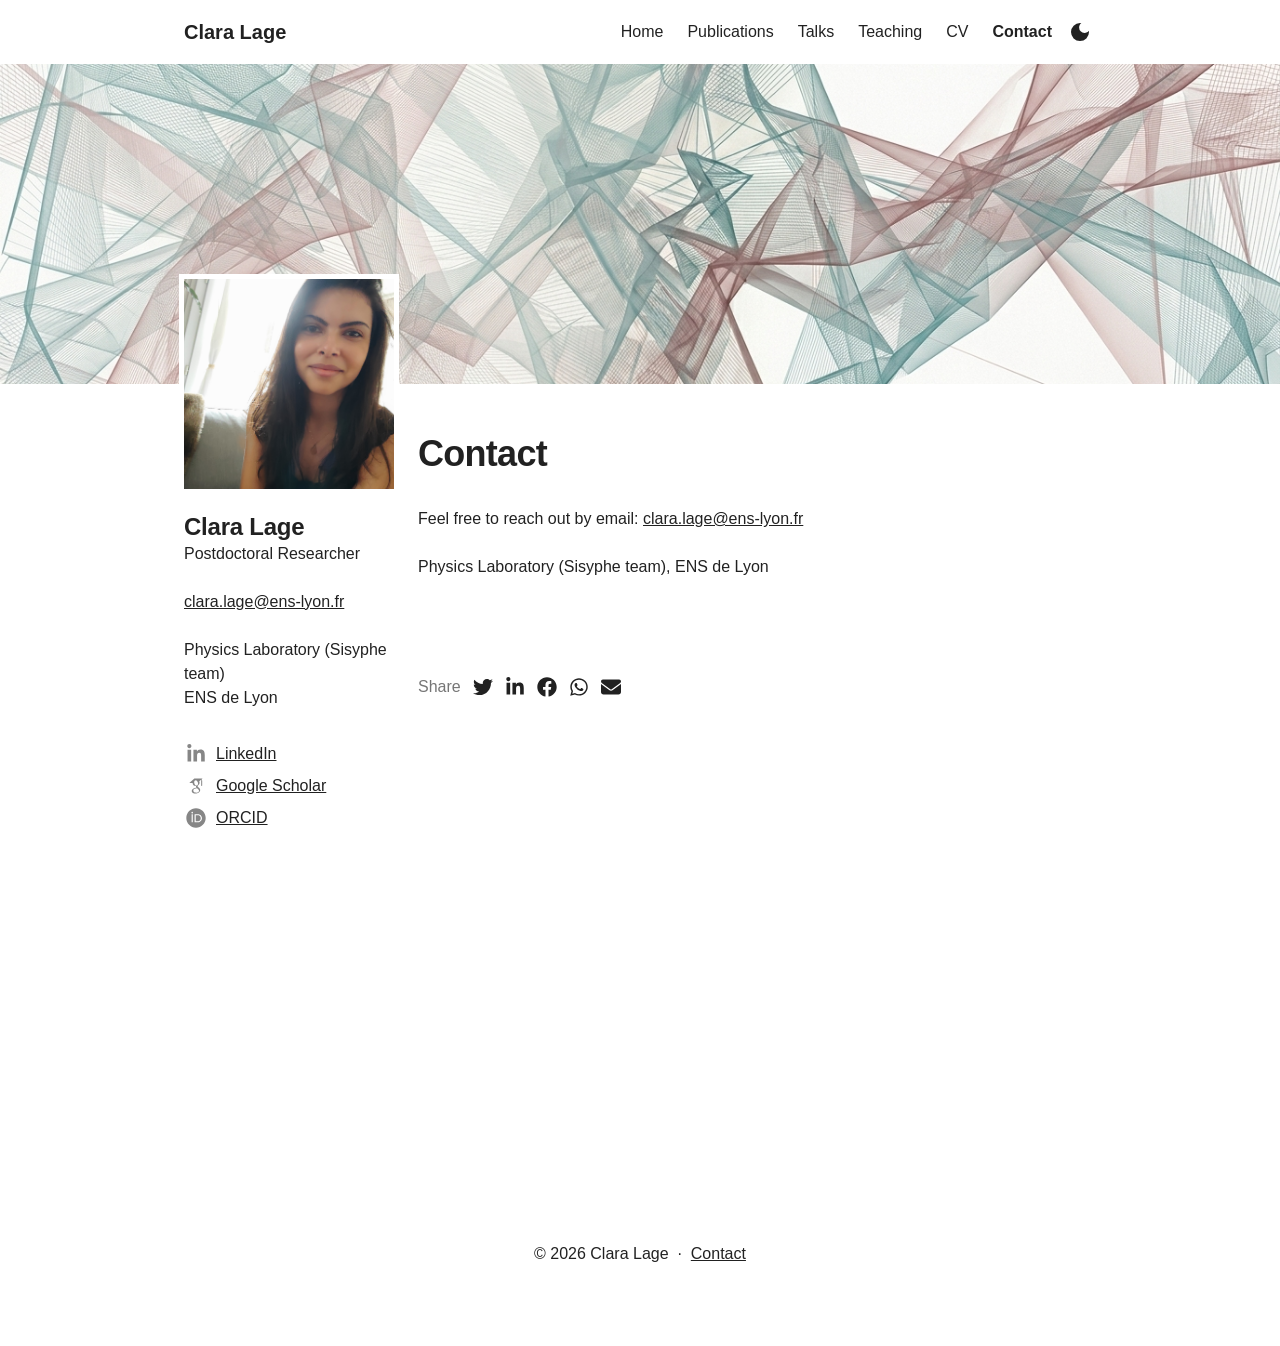
==== commit 01346048: "Use local profile image and theme-aware wallpapers - Replace external profile image (perso.ens-lyon." ====
--- a/contact.html
+++ b/contact.html
@@ -259,45 +259,8 @@
 
 
 <div class="argyle-banner" style="position: relative;">
-  <picture style="  object-fit: cover;
-  position: absolute; top: 0; right: 0; bottom: 0; left: 0;
-  height: 100%;
-  width: 100%;
-  overflow: hidden;
-">
-    <source srcset="assets/images/diversity_002.webp 1x" type="image/webp">
-    <img src="assets/images/aaecxaiqvvs0rb4i13w2rwobqje0.png" style="  object-fit: cover;
-  position: absolute; top: 0; right: 0; bottom: 0; left: 0;
-  height: 100%;
-  width: 100%;
-  overflow: hidden;
-" alt="Banner image placeholder">
-  </picture>
-
-  <div style="
-      position: absolute; top: 0; right: 0; bottom: 0; left: 0;
-      height: 100%;
-      width: 100%;
-      overflow: hidden;
-      backdrop-filter: blur(10px);
-    "></div>
-
-  <picture style="  object-fit: cover;
-  position: absolute; top: 0; right: 0; bottom: 0; left: 0;
-  height: 100%;
-  width: 100%;
-  overflow: hidden;
-">
-    <source media="(max-width: 200px)" srcset="assets/images/33y594cde97x75rhxru84ak8atp6.png 1x, assets/images/c6peswysxggxhqgoxm4setgq3ki5.png 2x">
-    <source media="(max-width: 400px)" srcset="assets/images/c6peswysxggxhqgoxm4setgq3ki5.png 1x, assets/images/npq1l35maetm2teq0opxmu124peb.png 2x">
-    <source media="(max-width: 800px)" srcset="assets/images/npq1l35maetm2teq0opxmu124peb.png 1x, assets/images/pxwtm6gfikydg0suhgjqf2xop6tc.png 2x">
-    <img style="  object-fit: cover;
-  position: absolute; top: 0; right: 0; bottom: 0; left: 0;
-  height: 100%;
-  width: 100%;
-  overflow: hidden;
-" alt="Banner image" src="assets/images/diversity.webp">
-</picture>
+  <img class="banner-light" src="assets/images/wallpaper-light-theme.png" alt="Banner image" style="object-fit:cover;position:absolute;top:0;right:0;bottom:0;left:0;height:100%;width:100%;">
+  <img class="banner-dark" src="assets/images/wallpaper-dark-theme.png" alt="Banner image" style="object-fit:cover;position:absolute;top:0;right:0;bottom:0;left:0;height:100%;width:100%;display:none;">
 
 
 </div>
@@ -315,7 +278,7 @@
         padding: 100% 0 0;
         background-color: #ccc;
       ">
-      <img src="https://perso.ens-lyon.fr/clara.lage/assets/images/profile.jpg" srcset="https://perso.ens-lyon.fr/clara.lage/assets/images/profile.jpg 1x" style="
+      <img src="assets/images/clara-profile.jpg" style="
           object-fit: cover;
           position: absolute;
           top: 0;
@@ -390,7 +353,7 @@
         padding: 100% 0 0;
         background-color: #ccc;
       ">
-      <img src="https://perso.ens-lyon.fr/clara.lage/assets/images/profile.jpg" srcset="https://perso.ens-lyon.fr/clara.lage/assets/images/profile.jpg 1x" style="
+      <img src="assets/images/clara-profile.jpg" style="
           object-fit: cover;
           position: absolute;
           top: 0;
@@ -425,7 +388,7 @@
         padding: 100% 0 0;
         background-color: #ccc;
       ">
-      <img src="https://perso.ens-lyon.fr/clara.lage/assets/images/profile.jpg" srcset="https://perso.ens-lyon.fr/clara.lage/assets/images/profile.jpg 1x" style="
+      <img src="assets/images/clara-profile.jpg" style="
           object-fit: cover;
           position: absolute;
           top: 0;
--- a/assets/css/custom.css
+++ b/assets/css/custom.css
@@ -82,8 +82,9 @@
     color: #e0e0e0;
   }
 
-  html:not([data-theme="light"]) .theme-contact-social-link-icon svg {
-    fill: #e0e0e0;
+  html:not([data-theme="light"]) .theme-contact-social-link-icon {
+    color: #e0e0e0;
+    opacity: 0.87;
   }
 
   html:not([data-theme="light"]) .theme-contact-social-link-text a {
@@ -167,8 +168,9 @@
   color: #e0e0e0;
 }
 
-[data-theme="dark"] .theme-contact-social-link-icon svg {
-  fill: #e0e0e0;
+[data-theme="dark"] .theme-contact-social-link-icon {
+  color: #e0e0e0;
+  opacity: 0.87;
 }
 
 [data-theme="dark"] .theme-contact-social-link-text a {
@@ -199,6 +201,18 @@
 [data-theme="dark"] .theme-btn {
   border-color: #555;
   color: #e0e0e0;
+}
+
+/* Banner theme swap */
+.banner-light { display: block; }
+.banner-dark { display: none; }
+
+[data-theme="dark"] .banner-light { display: none; }
+[data-theme="dark"] .banner-dark { display: block; }
+
+@media (prefers-color-scheme: dark) {
+  html:not([data-theme="light"]) .banner-light { display: none; }
+  html:not([data-theme="light"]) .banner-dark { display: block; }
 }
 
 /* Theme toggle button */
--- a/assets/css/custom.css
+++ b/assets/css/custom.css
@@ -82,8 +82,9 @@
     color: #e0e0e0;
   }
 
-  html:not([data-theme="light"]) .theme-contact-social-link-icon svg {
-    fill: #e0e0e0;
+  html:not([data-theme="light"]) .theme-contact-social-link-icon {
+    color: #e0e0e0;
+    opacity: 0.87;
   }
 
   html:not([data-theme="light"]) .theme-contact-social-link-text a {
@@ -167,8 +168,9 @@
   color: #e0e0e0;
 }
 
-[data-theme="dark"] .theme-contact-social-link-icon svg {
-  fill: #e0e0e0;
+[data-theme="dark"] .theme-contact-social-link-icon {
+  color: #e0e0e0;
+  opacity: 0.87;
 }
 
 [data-theme="dark"] .theme-contact-social-link-text a {
@@ -199,6 +201,18 @@
 [data-theme="dark"] .theme-btn {
   border-color: #555;
   color: #e0e0e0;
+}
+
+/* Banner theme swap */
+.banner-light { display: block; }
+.banner-dark { display: none; }
+
+[data-theme="dark"] .banner-light { display: none; }
+[data-theme="dark"] .banner-dark { display: block; }
+
+@media (prefers-color-scheme: dark) {
+  html:not([data-theme="light"]) .banner-light { display: none; }
+  html:not([data-theme="light"]) .banner-dark { display: block; }
 }
 
 /* Theme toggle button */
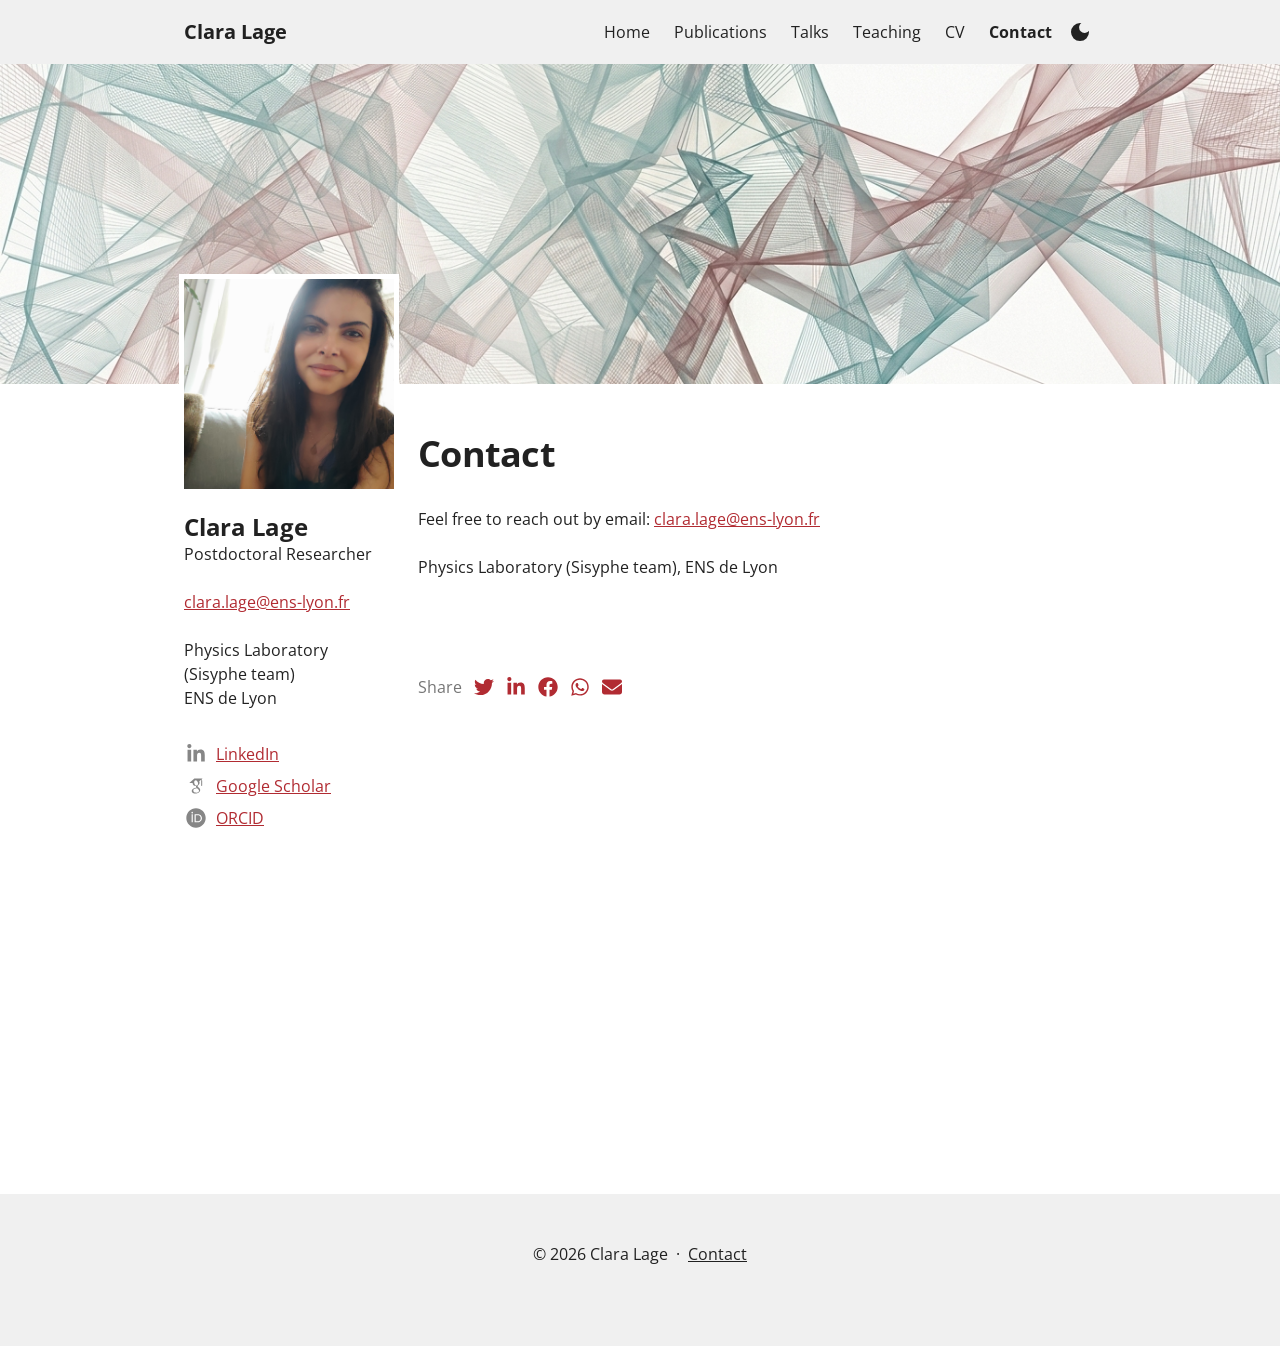
==== commit 62a3449b: "Fix publication card red border: load custom.css after theme, prevent hover border - Move custom.css" ====
--- a/contact.html
+++ b/contact.html
@@ -36,12 +36,12 @@
 
 
 
-  <!-- Custom CSS -->
-  <link rel="stylesheet" href="assets/css/custom.css">
-
   <!-- Theme CSS -->
   <link rel="stylesheet" href="assets/css/themes-2XL-4_eJ.css" media="all" data-turbo-track="reload">
   <link rel="stylesheet" href="assets/css/themes-argyle-Cu1OJXw7.css" media="all" data-turbo-track="reload">
+
+  <!-- Custom CSS (loaded last to override theme) -->
+  <link rel="stylesheet" href="assets/css/custom.css">
 
 
   <!-- Theme Javascript-->
@@ -260,7 +260,7 @@
 
 <div class="argyle-banner" style="position: relative;">
   <img class="banner-light" src="assets/images/wallpaper-light-theme.png" alt="Banner image" style="object-fit:cover;position:absolute;top:0;right:0;bottom:0;left:0;height:100%;width:100%;">
-  <img class="banner-dark" src="assets/images/wallpaper-dark-theme.png" alt="Banner image" style="object-fit:cover;position:absolute;top:0;right:0;bottom:0;left:0;height:100%;width:100%;display:none;">
+  <img class="banner-dark" src="assets/images/wallpaper-dark-theme.png" alt="Banner image" style="object-fit:cover;position:absolute;top:0;right:0;bottom:0;left:0;height:100%;width:100%;">
 
 
 </div>
--- a/assets/css/custom.css
+++ b/assets/css/custom.css
@@ -69,10 +69,6 @@
     background-color: #1a1a1a;
   }
 
-  html:not([data-theme="light"]) .argyle-banner {
-    opacity: 0.85;
-  }
-
   html:not([data-theme="light"]) .theme-site-avatar-picture img {
     border-color: #333;
   }
@@ -100,17 +96,19 @@
     color: var(--theme-link-color);
   }
 
+  html:not([data-theme="light"]) .theme-btn {
+    color: #e0e0e0;
+    background-color: #2a2a2a;
+    border-color: #555;
+  }
+
   html:not([data-theme="light"]) .contact-modal__content {
     background-color: #1a1a1a;
     color: #e0e0e0;
+    box-shadow: 2px 0 5px rgba(0, 0, 0, 0.5);
   }
 
   html:not([data-theme="light"]) .theme-content-title {
-    color: #e0e0e0;
-  }
-
-  html:not([data-theme="light"]) .theme-btn {
-    border-color: #555;
     color: #e0e0e0;
   }
 }
@@ -154,10 +152,6 @@
   background-color: #1a1a1a;
 }
 
-[data-theme="dark"] .argyle-banner {
-  opacity: 0.85;
-}
-
 [data-theme="dark"] .theme-site-avatar-picture img {
   border-color: #333;
 }
@@ -187,20 +181,17 @@
   color: var(--theme-link-color);
 }
 
-/* Contact modal */
+/* Contact button and modal */
+[data-theme="dark"] .theme-btn {
+  color: #e0e0e0;
+  background-color: #2a2a2a;
+  border-color: #555;
+}
+
 [data-theme="dark"] .contact-modal__content {
   background-color: #1a1a1a;
   color: #e0e0e0;
-}
-
-/* Content blocks and cards */
-[data-theme="dark"] .theme-content-title {
-  color: #e0e0e0;
-}
-
-[data-theme="dark"] .theme-btn {
-  border-color: #555;
-  color: #e0e0e0;
+  box-shadow: 2px 0 5px rgba(0, 0, 0, 0.5);
 }
 
 /* Banner theme swap */
@@ -228,6 +219,107 @@
 
 .theme-toggle:hover {
   opacity: 0.7;
+}
+
+/* Publication cards */
+.pub-card {
+  border-left: 4px solid var(--theme-link-color) !important;
+  border-top: none;
+  border-right: none;
+  border-bottom: none;
+  outline: none;
+  padding: 16px 20px;
+  margin-bottom: 20px;
+  background-color: #f8f8f8;
+  border-radius: 0 4px 4px 0;
+}
+
+.pub-card:hover {
+  border-left: 4px solid var(--theme-link-color) !important;
+  border-top: none;
+  border-right: none;
+  border-bottom: none;
+  outline: none;
+}
+
+.pub-card__title {
+  font-size: 17px;
+  font-weight: 700;
+  line-height: 1.4;
+  margin: 0 0 8px 0;
+  color: inherit;
+}
+
+.pub-card__authors {
+  font-size: 14px;
+  color: #666;
+  margin: 0 0 6px 0;
+  line-height: 1.5;
+}
+
+.pub-card__journal {
+  font-size: 14px;
+  margin: 0 0 10px 0;
+  color: #444;
+}
+
+.pub-card__link {
+  display: inline-block;
+  font-size: 13px;
+  font-weight: 600;
+  color: var(--theme-link-color);
+  text-decoration: none;
+  border: 1px solid var(--theme-link-color);
+  border-radius: 4px;
+  padding: 4px 12px;
+}
+
+.pub-card__link:hover {
+  background-color: var(--theme-link-color);
+  color: #fff;
+}
+
+.pub-section-title {
+  font-size: 18px;
+  font-weight: 700;
+  margin: 28px 0 16px 0;
+  padding-bottom: 8px;
+  border-bottom: 1px solid #ddd;
+}
+
+/* Publication cards — dark mode */
+[data-theme="dark"] .pub-card {
+  background-color: #1e1e1e;
+}
+
+[data-theme="dark"] .pub-card__authors {
+  color: #aaa;
+}
+
+[data-theme="dark"] .pub-card__journal {
+  color: #bbb;
+}
+
+[data-theme="dark"] .pub-section-title {
+  border-bottom-color: #333;
+}
+
+@media (prefers-color-scheme: dark) {
+  html:not([data-theme="light"]) .pub-card {
+    background-color: #1e1e1e;
+  }
+
+  html:not([data-theme="light"]) .pub-card__authors {
+    color: #aaa;
+  }
+
+  html:not([data-theme="light"]) .pub-card__journal {
+    color: #bbb;
+  }
+
+  html:not([data-theme="light"]) .pub-section-title {
+    border-bottom-color: #333;
+  }
 }
 
 /* Skip to content link (accessibility) */
--- a/assets/css/custom.css
+++ b/assets/css/custom.css
@@ -69,10 +69,6 @@
     background-color: #1a1a1a;
   }
 
-  html:not([data-theme="light"]) .argyle-banner {
-    opacity: 0.85;
-  }
-
   html:not([data-theme="light"]) .theme-site-avatar-picture img {
     border-color: #333;
   }
@@ -100,17 +96,19 @@
     color: var(--theme-link-color);
   }
 
+  html:not([data-theme="light"]) .theme-btn {
+    color: #e0e0e0;
+    background-color: #2a2a2a;
+    border-color: #555;
+  }
+
   html:not([data-theme="light"]) .contact-modal__content {
     background-color: #1a1a1a;
     color: #e0e0e0;
+    box-shadow: 2px 0 5px rgba(0, 0, 0, 0.5);
   }
 
   html:not([data-theme="light"]) .theme-content-title {
-    color: #e0e0e0;
-  }
-
-  html:not([data-theme="light"]) .theme-btn {
-    border-color: #555;
     color: #e0e0e0;
   }
 }
@@ -154,10 +152,6 @@
   background-color: #1a1a1a;
 }
 
-[data-theme="dark"] .argyle-banner {
-  opacity: 0.85;
-}
-
 [data-theme="dark"] .theme-site-avatar-picture img {
   border-color: #333;
 }
@@ -187,20 +181,17 @@
   color: var(--theme-link-color);
 }
 
-/* Contact modal */
+/* Contact button and modal */
+[data-theme="dark"] .theme-btn {
+  color: #e0e0e0;
+  background-color: #2a2a2a;
+  border-color: #555;
+}
+
 [data-theme="dark"] .contact-modal__content {
   background-color: #1a1a1a;
   color: #e0e0e0;
-}
-
-/* Content blocks and cards */
-[data-theme="dark"] .theme-content-title {
-  color: #e0e0e0;
-}
-
-[data-theme="dark"] .theme-btn {
-  border-color: #555;
-  color: #e0e0e0;
+  box-shadow: 2px 0 5px rgba(0, 0, 0, 0.5);
 }
 
 /* Banner theme swap */
@@ -228,6 +219,107 @@
 
 .theme-toggle:hover {
   opacity: 0.7;
+}
+
+/* Publication cards */
+.pub-card {
+  border-left: 4px solid var(--theme-link-color) !important;
+  border-top: none;
+  border-right: none;
+  border-bottom: none;
+  outline: none;
+  padding: 16px 20px;
+  margin-bottom: 20px;
+  background-color: #f8f8f8;
+  border-radius: 0 4px 4px 0;
+}
+
+.pub-card:hover {
+  border-left: 4px solid var(--theme-link-color) !important;
+  border-top: none;
+  border-right: none;
+  border-bottom: none;
+  outline: none;
+}
+
+.pub-card__title {
+  font-size: 17px;
+  font-weight: 700;
+  line-height: 1.4;
+  margin: 0 0 8px 0;
+  color: inherit;
+}
+
+.pub-card__authors {
+  font-size: 14px;
+  color: #666;
+  margin: 0 0 6px 0;
+  line-height: 1.5;
+}
+
+.pub-card__journal {
+  font-size: 14px;
+  margin: 0 0 10px 0;
+  color: #444;
+}
+
+.pub-card__link {
+  display: inline-block;
+  font-size: 13px;
+  font-weight: 600;
+  color: var(--theme-link-color);
+  text-decoration: none;
+  border: 1px solid var(--theme-link-color);
+  border-radius: 4px;
+  padding: 4px 12px;
+}
+
+.pub-card__link:hover {
+  background-color: var(--theme-link-color);
+  color: #fff;
+}
+
+.pub-section-title {
+  font-size: 18px;
+  font-weight: 700;
+  margin: 28px 0 16px 0;
+  padding-bottom: 8px;
+  border-bottom: 1px solid #ddd;
+}
+
+/* Publication cards — dark mode */
+[data-theme="dark"] .pub-card {
+  background-color: #1e1e1e;
+}
+
+[data-theme="dark"] .pub-card__authors {
+  color: #aaa;
+}
+
+[data-theme="dark"] .pub-card__journal {
+  color: #bbb;
+}
+
+[data-theme="dark"] .pub-section-title {
+  border-bottom-color: #333;
+}
+
+@media (prefers-color-scheme: dark) {
+  html:not([data-theme="light"]) .pub-card {
+    background-color: #1e1e1e;
+  }
+
+  html:not([data-theme="light"]) .pub-card__authors {
+    color: #aaa;
+  }
+
+  html:not([data-theme="light"]) .pub-card__journal {
+    color: #bbb;
+  }
+
+  html:not([data-theme="light"]) .pub-section-title {
+    border-bottom-color: #333;
+  }
 }
 
 /* Skip to content link (accessibility) */
